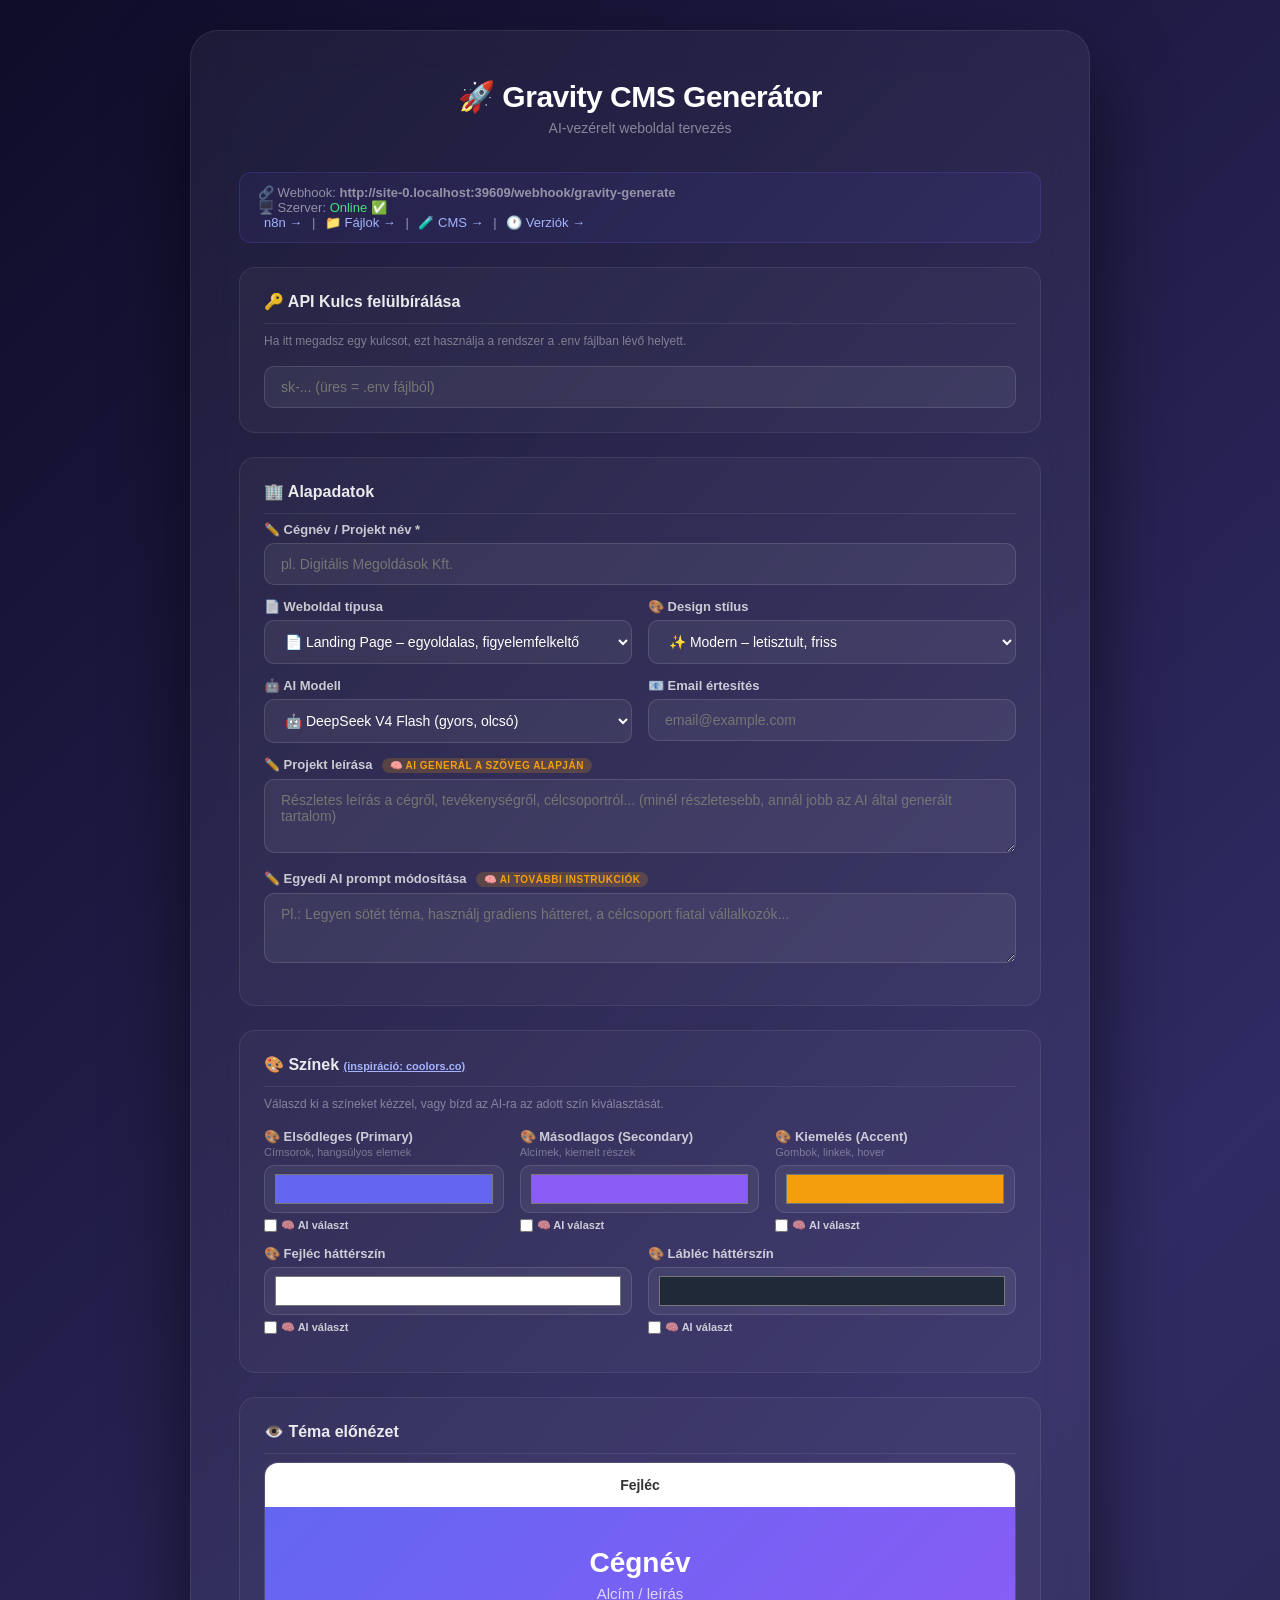
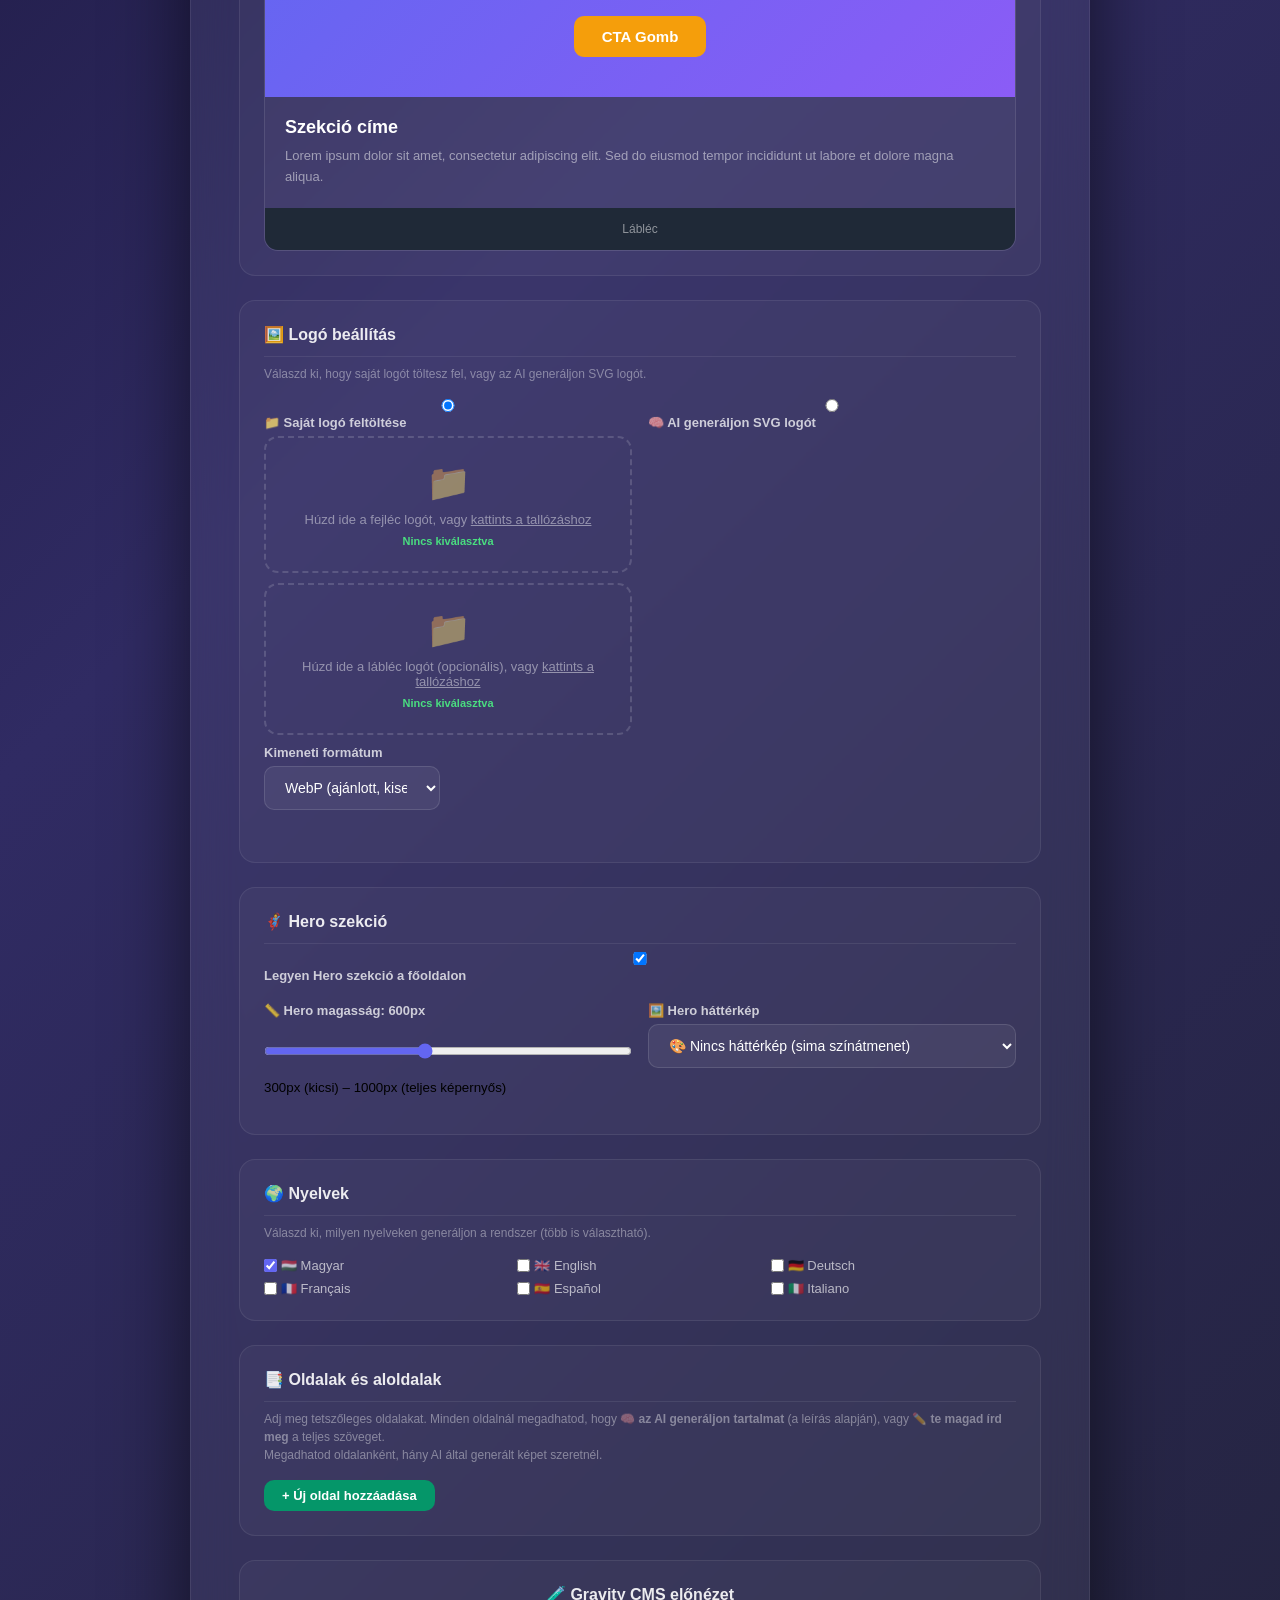
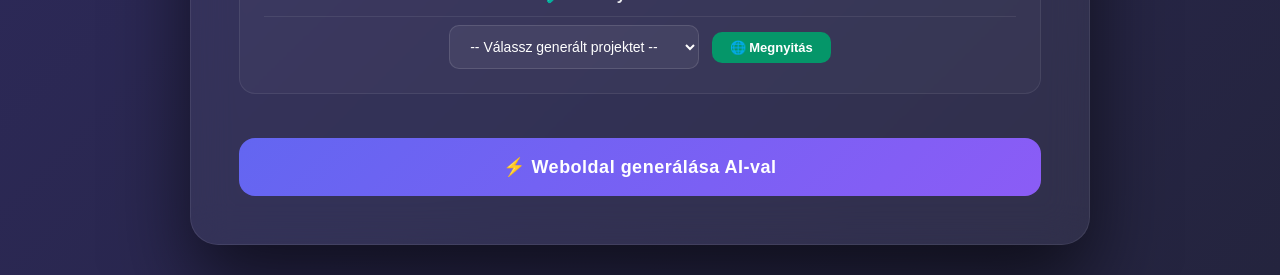
==== web/index.html @ a46e3330 "🔖 Release v1.0.0 Modified: .version, web/index.html, web/script.js, web/style.css" ====
<!DOCTYPE html>
<html lang="hu">
<head>
  <meta charset="UTF-8">
  <meta name="viewport" content="width=device-width, initial-scale=1.0">
  <title>n8n-gravity – Gravity CMS Weboldal Generátor v1.0</title>
  <link rel="stylesheet" href="style.css">
</head>
<body>
<div class="container">
  <h1>🚀 Gravity CMS Generátor</h1>
  <p class="subtitle">AI-vezérelt weboldal tervezés</p>

  <div class="info-box">
    🔗 Webhook: <strong id="webhookUrl">/webhook/gravity-generate</strong>
    <br>🖥️ Szerver: <span id="serverStatus">Ellenőrzés...</span><span id="statusDot"></span>
    <br>
    <a href="http://192.168.4.148:5678" target="_blank">n8n →</a> |
    <a href="/output/" target="_blank">📁 Fájlok →</a> |
    <a href="/gravity/" target="_blank">🧪 CMS →</a> |
    <a href="/output/versions/" target="_blank">🕐 Verziók →</a>
  </div>

  <form id="generatorForm">

    <!-- ====== API KULCS ====== -->
    <div class="section-box">
      <h3>🔑 API Kulcs felülbírálása</h3>
      <p class="section-desc">Ha itt megadsz egy kulcsot, ezt használja a rendszer a .env fájlban lévő helyett.</p>
      <input type="password" id="apiKeyOverride" placeholder="sk-... (üres = .env fájlból)">
    </div>

    <!-- ====== ALAPADATOK ====== -->
    <div class="section-box">
      <h3>🏢 Alapadatok</h3>
      <div class="form-row">
        <div class="form-group full">
          <label>✏️ Cégnév / Projekt név *</label>
          <input type="text" id="businessName" placeholder="pl. Digitális Megoldások Kft." required>
        </div>
      </div>
      <div class="form-row">
        <div class="form-group half">
          <label>📄 Weboldal típusa</label>
          <select id="projectType" onchange="updatePreview()">
            <option value="landing_page">📄 Landing Page – egyoldalas, figyelemfelkeltő</option>
            <option value="corporate">🏢 Céges weboldal – többoldalas, professzionális</option>
            <option value="blog">📝 Blog – cikkes, hírportál jellegű</option>
            <option value="portfolio">🖼️ Portfólió – munkák bemutatása</option>
            <option value="shop">🛒 Webshop – termékkatalógus, kosár</option>
            <option value="admin">⚙️ Admin felület – belső dashboard</option>
          </select>
        </div>
        <div class="form-group half">
          <label>🎨 Design stílus</label>
          <select id="designStyle" onchange="updatePreview()">
            <option value="modern">✨ Modern – letisztult, friss</option>
            <option value="minimal">🤍 Minimalista – egyszerű, elegáns</option>
            <option value="classic">🏛️ Klasszikus – hagyományos</option>
            <option value="bold">🔥 Feltűnő – erős színek</option>
            <option value="corporate">💼 Elegáns üzleti – visszafogott</option>
            <option value="creative">🎨 Kreatív – egyedi, művészi</option>
          </select>
        </div>
      </div>
      <div class="form-row">
        <div class="form-group half">
          <label>🤖 AI Modell</label>
          <select id="aiModel">
            <option value="deepseek-v4-flash">🤖 DeepSeek V4 Flash (gyors, olcsó)</option>
            <option value="deepseek-v4-pro">🧠 DeepSeek V4 Pro (alapos)</option>
            <option value="gpt-4o">🧠 OpenAI GPT-4o</option>
            <option value="claude-3-5-sonnet">📝 Claude 3.5 Sonnet</option>
          </select>
        </div>
        <div class="form-group half">
          <label>📧 Email értesítés</label>
          <input type="email" id="notifyEmail" placeholder="email@example.com">
        </div>
      </div>
      <div class="form-row">
        <div class="form-group full">
          <label>✏️ Projekt leírása <span class="ai-badge">🧠 AI generál a szöveg alapján</span></label>
          <textarea id="description" rows="3" placeholder="Részletes leírás a cégről, tevékenységről, célcsoportról... (minél részletesebb, annál jobb az AI által generált tartalom)"></textarea>
        </div>
      </div>
      <div class="form-row">
        <div class="form-group full">
          <label>✏️ Egyedi AI prompt módosítása <span class="ai-badge">🧠 AI további instrukciók</span></label>
          <textarea id="customPrompt" rows="2" placeholder="Pl.: Legyen sötét téma, használj gradiens hátteret, a célcsoport fiatal vállalkozók..."></textarea>
        </div>
      </div>
    </div>

    <!-- ====== SZÍNEK ====== -->
    <div class="section-box">
      <h3>🎨 Színek <a href="https://coolors.co" target="_blank" class="inspiration-link">(inspiráció: coolors.co)</a></h3>
      <p class="section-desc">Válaszd ki a színeket kézzel, vagy bízd az AI-ra az adott szín kiválasztását.</p>
      <div class="form-row">
        <div class="form-group third">
          <label>🎨 Elsődleges (Primary)<br><small>Címsorok, hangsúlyos elemek</small></label>
          <input type="color" id="primaryColor" value="#6366f1" onchange="updatePreview()">
          <div class="ai-toggle"><input type="checkbox" class="ai-check" data-target="primaryColor" id="ai_primary"><label for="ai_primary">🧠 AI választ</label></div>
        </div>
        <div class="form-group third">
          <label>🎨 Másodlagos (Secondary)<br><small>Alcímek, kiemelt részek</small></label>
          <input type="color" id="secondaryColor" value="#8b5cf6" onchange="updatePreview()">
          <div class="ai-toggle"><input type="checkbox" class="ai-check" data-target="secondaryColor" id="ai_secondary"><label for="ai_secondary">🧠 AI választ</label></div>
        </div>
        <div class="form-group third">
          <label>🎨 Kiemelés (Accent)<br><small>Gombok, linkek, hover</small></label>
          <input type="color" id="accentColor" value="#f59e0b" onchange="updatePreview()">
          <div class="ai-toggle"><input type="checkbox" class="ai-check" data-target="accentColor" id="ai_accent"><label for="ai_accent">🧠 AI választ</label></div>
        </div>
      </div>
      <div class="form-row">
        <div class="form-group half">
          <label>🎨 Fejléc háttérszín</label>
          <input type="color" id="headerBg" value="#ffffff" onchange="updatePreview()">
          <div class="ai-toggle"><input type="checkbox" class="ai-check" data-target="headerBg" id="ai_headerBg"><label for="ai_headerBg">🧠 AI választ</label></div>
        </div>
        <div class="form-group half">
          <label>🎨 Lábléc háttérszín</label>
          <input type="color" id="footerBg" value="#1f2937" onchange="updatePreview()">
          <div class="ai-toggle"><input type="checkbox" class="ai-check" data-target="footerBg" id="ai_footerBg"><label for="ai_footerBg">🧠 AI választ</label></div>
        </div>
      </div>
    </div>

    <!-- Téma előnézet -->
    <div class="section-box">
      <h3>👁️ Téma előnézet</h3>
      <div class="preview-card" id="themePreview">
        <div class="preview-header" id="previewHeader">Fejléc</div>
        <div class="preview-hero" id="previewHero">
          <div class="preview-hero-title">Cégnév</div>
          <div class="preview-hero-sub">Alcím / leírás</div>
          <button class="preview-btn">CTA Gomb</button>
        </div>
        <div class="preview-content">
          <div class="preview-section-title">Szekció címe</div>
          <div class="preview-text">Lorem ipsum dolor sit amet, consectetur adipiscing elit. Sed do eiusmod tempor incididunt ut labore et dolore magna aliqua.</div>
        </div>
        <div class="preview-footer" id="previewFooter">Lábléc</div>
      </div>
    </div>

    <!-- ====== LOGÓ ====== -->
    <div class="section-box">
      <h3>🖼️ Logó beállítás</h3>
      <p class="section-desc">Válaszd ki, hogy saját logót töltesz fel, vagy az AI generáljon SVG logót.</p>
      <div class="form-row">
        <div class="form-group half">
          <label><input type="radio" name="logoMode" id="logoModeUpload" value="upload" checked onchange="toggleLogoMode()"> 📁 Saját logó feltöltése</label>
          <div id="logoUploadGroup">
            <div class="drag-drop-zone" id="headerLogoDrop">
              <span class="drag-drop-icon">📁</span>
              <span>Húzd ide a fejléc logót, vagy <u>kattints a tallózáshoz</u></span>
              <input type="file" id="headerLogoFile" accept="image/*">
              <span class="file-name" id="headerLogoFileName">Nincs kiválasztva</span>
            </div>
            <div class="drag-drop-zone" id="footerLogoDrop">
              <span class="drag-drop-icon">📁</span>
              <span>Húzd ide a lábléc logót (opcionális), vagy <u>kattints a tallózáshoz</u></span>
              <input type="file" id="footerLogoFile" accept="image/*">
              <span class="file-name" id="footerLogoFileName">Nincs kiválasztva</span>
            </div>
            <div class="form-row" style="margin-top:8px;">
              <div class="form-group half">
                <label>Kimeneti formátum</label>
                <select id="logoFormat">
                  <option value="image/webp">WebP (ajánlott, kisebb fájl)</option>
                  <option value="image/jpeg">JPEG</option>
                  <option value="image/png">PNG</option>
                </select>
              </div>
            </div>
          </div>
        </div>
        <div class="form-group half">
          <label><input type="radio" name="logoMode" id="logoModeAi" value="ai" onchange="toggleLogoMode()"> 🧠 AI generáljon SVG logót</label>
          <div id="logoAiGroup" style="display:none;">
            <div class="form-group">
              <label>🧠 Logó prompt (írd le milyen logót szeretnél)</label>
              <textarea id="logoPrompt" rows="2" placeholder="Pl.: Modern tech logó, kék-fehér színben, minimalista stílus, a cég nevének kezdőbetűjével..."></textarea>
            </div>
          </div>
        </div>
      </div>
    </div>

    <!-- ====== HERO ====== -->
    <div class="section-box">
      <h3>🦸 Hero szekció</h3>
      <div class="form-row">
        <div class="form-group full">
          <label><input type="checkbox" id="heroEnabled" checked> Legyen Hero szekció a főoldalon</label>
        </div>
      </div>
      <div class="form-row">
        <div class="form-group half">
          <label>📏 Hero magasság: <span id="heroHeightValue">600</span>px</label>
          <input type="range" id="heroHeight" min="300" max="1000" value="600" step="50">
          <small>300px (kicsi) – 1000px (teljes képernyős)</small>
        </div>
        <div class="form-group half">
          <label>🖼️ Hero háttérkép</label>
          <select id="heroBgModeSelect" onchange="toggleHeroBgMode()">
            <option value="none">🎨 Nincs háttérkép (sima színátmenet)</option>
            <option value="ai">🧠 AI generáljon háttérképet</option>
            <option value="upload">📁 Saját kép feltöltése</option>
          </select>
        </div>
      </div>
      <div class="form-row" id="heroBgAiPromptGroup" style="display:none;">
        <div class="form-group half">
          <label>🧠 Háttérkép prompt</label>
          <textarea id="heroBgPrompt" rows="2" placeholder="Pl.: Modern irodaház belső tér, világos színekkel..."></textarea>
        </div>
        <div class="form-group half">
          <label>🔢 Hány háttérképet generáljon?</label>
          <input type="number" id="heroBgCount" value="1" min="1" max="5">
        </div>
      </div>
      <div class="form-row" id="heroBgUploadGroup" style="display:none;">
        <div class="form-group full">
          <div class="drag-drop-zone" id="heroBgDrop">
            <span class="drag-drop-icon">🖼️</span>
            <span>Húzd ide a hero háttérképet, vagy <u>kattints a tallózáshoz</u></span>
            <input type="file" id="heroBgFile" accept="image/*">
            <span class="file-name" id="heroBgFileName">Nincs kiválasztva</span>
          </div>
        </div>
      </div>
    </div>

    <!-- ====== NYELVEK ====== -->
    <div class="section-box">
      <h3>🌍 Nyelvek</h3>
      <p class="section-desc">Válaszd ki, milyen nyelveken generáljon a rendszer (több is választható).</p>
      <div class="lang-grid">
        <label><input type="checkbox" class="lang-opt" value="hu" checked> 🇭🇺 Magyar</label>
        <label><input type="checkbox" class="lang-opt" value="en"> 🇬🇧 English</label>
        <label><input type="checkbox" class="lang-opt" value="de"> 🇩🇪 Deutsch</label>
        <label><input type="checkbox" class="lang-opt" value="fr"> 🇫🇷 Français</label>
        <label><input type="checkbox" class="lang-opt" value="es"> 🇪🇸 Español</label>
        <label><input type="checkbox" class="lang-opt" value="it"> 🇮🇹 Italiano</label>
      </div>
    </div>

    <!-- ====== OLDALAK ====== -->
    <div class="section-box">
      <h3>📑 Oldalak és aloldalak</h3>
      <p class="section-desc">
        Adj meg tetszőleges oldalakat. Minden oldalnál megadhatod, hogy
        <strong>🧠 az AI generáljon tartalmat</strong> (a leírás alapján),
        vagy <strong>✏️ te magad írd meg</strong> a teljes szöveget.
        <br>Megadhatod oldalanként, hány AI által generált képet szeretnél.
      </p>
      <div id="pagesContainer"></div>
      <button type="button" class="btn btn-add" id="addPageBtn">+ Új oldal hozzáadása</button>
    </div>

    <!-- ====== GRAVITY CMS ELŐNÉZET ====== -->
    <div class="section-box" style="text-align:center;">
      <h3>🧪 Gravity CMS előnézet</h3>
      <select id="projectSelector" style="width:auto;min-width:250px;">
        <option value="">-- Válassz generált projektet --</option>
      </select>
      <a href="#" id="openGravityBtn" class="btn btn-add" style="text-decoration:none;display:inline-block;margin-left:8px;" target="_blank">🌐 Megnyitás</a>
    </div>

    <!-- ====== PROGRESS + LOG ====== -->
    <div class="progress-container" id="progressContainer">
      <div class="progress-bar"><div class="progress-fill" id="progressFill"></div></div>
      <div class="step-list">
        <div class="step" data-step="0"><span class="step-icon">⏳</span> Bemenet + optimalizálás</div>
        <div class="step" data-step="1"><span class="step-icon">⏳</span> AI generálás</div>
        <div class="step" data-step="2"><span class="step-icon">⏳</span> CMS deploy</div>
        <div class="step" data-step="3"><span class="step-icon">⏳</span> Kész</div>
      </div>
    </div>
    <a class="download-btn" id="downloadBtn" href="#" target="_blank">⬇️ Fájl letöltése</a>
    <button type="submit" id="submitBtn">⚡ Weboldal generálása AI-val</button>
  </form>

  <!-- Válasz megjelenítése -->
  <div id="response"><pre id="responseContent"></pre></div>

  <!-- Napló panel -->
  <div id="logPanel" style="margin-top:30px;display:none;">
    <h3>📋 Generálási napló</h3>
    <div id="logEntries" style="max-height:300px;overflow-y:auto;background:rgba(0,0,0,0.3);border-radius:8px;padding:10px;font-size:12px;color:rgba(255,255,255,0.7);margin-bottom:10px;">Betöltés...</div>
    <button type="button" id="clearLogsBtn" class="btn btn-del" style="margin-right:8px;">🗑️ Napló törlése</button>
    <button type="button" id="refreshLogsBtn" class="btn btn-sm">🔄 Frissítés</button>
  </div>
</div>
<script src="script.js"></script>
</body>
</html>
---- web/style.css ----
/* ================================================================
   n8n-gravity – Desktop-optimalizált CSS (v1.0)
   ================================================================ */

* { margin: 0; padding: 0; box-sizing: border-box; }

body {
  font-family: -apple-system, BlinkMacSystemFont, 'Segoe UI', Roboto, sans-serif;
  background: linear-gradient(135deg, #0f0c29, #302b63, #24243e);
  min-height: 100vh;
  display: flex; align-items: center; justify-content: center;
  padding: 30px;
}

.container {
  background: rgba(255,255,255,0.05);
  backdrop-filter: blur(20px);
  border: 1px solid rgba(255,255,255,0.08);
  border-radius: 28px;
  padding: 48px;
  max-width: 900px;
  width: 100%;
  box-shadow: 0 40px 80px rgba(0,0,0,0.6);
}

h1 {
  color: #fff;
  font-size: 30px;
  text-align: center;
  margin-bottom: 6px;
  letter-spacing: -0.5px;
}

.subtitle {
  color: rgba(255,255,255,0.45);
  text-align: center;
  font-size: 14px;
  margin-bottom: 36px;
}

/* ---- Szekció dobozok ---- */
.section-box {
  background: rgba(255,255,255,0.03);
  border: 1px solid rgba(255,255,255,0.08);
  border-radius: 16px;
  padding: 24px;
  margin-bottom: 24px;
}

.section-box h3 {
  color: rgba(255,255,255,0.9);
  font-size: 16px;
  margin: 0 0 8px 0;
  padding-bottom: 12px;
  border-bottom: 1px solid rgba(255,255,255,0.08);
}

.section-desc {
  color: rgba(255,255,255,0.4);
  font-size: 12px;
  margin-bottom: 16px;
  line-height: 1.5;
}

/* ---- Űrlap elemek ---- */
.form-row {
  display: flex;
  gap: 16px;
  margin-bottom: 14px;
  flex-wrap: wrap;
}

.form-group { flex: 1; min-width: 0; }
.form-group.full { flex: 1 1 100%; }
.form-group.half { flex: 0 0 calc(50% - 8px); }
.form-group.third { flex: 0 0 calc(33.333% - 11px); }

.form-group label {
  display: block;
  color: rgba(255,255,255,0.75);
  font-size: 13px;
  font-weight: 600;
  margin-bottom: 6px;
}

.form-group label small {
  font-weight: 400;
  color: rgba(255,255,255,0.35);
  font-size: 11px;
}

input, select, textarea {
  width: 100%;
  padding: 12px 16px;
  border: 1px solid rgba(255,255,255,0.12);
  border-radius: 10px;
  background: rgba(255,255,255,0.06);
  color: #fff;
  font-size: 14px;
  font-family: inherit;
  transition: all 0.2s;
  outline: none;
}

input:focus, select:focus, textarea:focus {
  border-color: #6366f1;
  background: rgba(255,255,255,0.1);
  box-shadow: 0 0 0 3px rgba(99,102,241,0.15);
}

textarea { resize: vertical; min-height: 70px; }
select { cursor: pointer; }
select option { background: #1a1640; color: #fff; }

input[type="color"] {
  width: 100%; height: 48px; padding: 4px 8px; cursor: pointer;
  border: 1px solid rgba(255,255,255,0.12); border-radius: 10px; background: rgba(255,255,255,0.06);
}
input[type="color"]:disabled { opacity: 0.3; cursor: not-allowed; }
input[type="range"] { width: 100%; margin: 6px 0; accent-color: #6366f1; }
input[type="number"] { width: 100%; padding: 12px; }

/* AI/manuális badgek */
.ai-badge {
  display: inline-block;
  background: rgba(245,158,11,0.2);
  color: #f59e0b;
  font-size: 10px;
  font-weight: 700;
  padding: 2px 8px;
  border-radius: 10px;
  margin-left: 6px;
  vertical-align: middle;
  text-transform: uppercase;
  letter-spacing: 0.5px;
}

.ai-toggle {
  display: flex; align-items: center; gap: 4px;
  margin-top: 6px; font-size: 11px; color: rgba(245,158,11,0.8);
}
.ai-toggle input { width: auto; accent-color: #f59e0b; }
.ai-toggle label { margin-bottom: 0; font-size: 11px; cursor: pointer; }

/* ---- Drag & Drop zónák ---- */
.drag-drop-zone {
  border: 2px dashed rgba(255,255,255,0.15);
  border-radius: 14px;
  padding: 24px;
  text-align: center;
  color: rgba(255,255,255,0.45);
  font-size: 13px;
  cursor: pointer;
  transition: all 0.25s;
  position: relative;
  margin-bottom: 10px;
}

.drag-drop-zone:hover, .drag-drop-zone.drag-over {
  border-color: #6366f1;
  background: rgba(99,102,241,0.08);
  color: #a5b4fc;
}

.drag-drop-zone input[type="file"] {
  position: absolute;
  top: 0; left: 0; width: 100%; height: 100%;
  opacity: 0; cursor: pointer;
}

.drag-drop-icon {
  display: block;
  font-size: 36px;
  margin-bottom: 8px;
}

.drag-drop-zone .file-name {
  display: block;
  margin-top: 8px;
  color: #4ade80;
  font-size: 11px;
  font-weight: 600;
}

/* ---- Preview card ---- */
.preview-card {
  background: rgba(255,255,255,0.03);
  border: 1px solid rgba(255,255,255,0.1);
  border-radius: 14px;
  overflow: hidden;
  transition: all 0.3s;
}

.preview-header {
  padding: 14px 20px; font-size: 14px; font-weight: 700;
  text-align: center; transition: background 0.3s;
  background: #fff; color: #333;
}

.preview-hero {
  padding: 40px 20px; text-align: center;
  background: linear-gradient(135deg, #6366f1, #8b5cf6);
  transition: background 0.3s;
}

.preview-hero-title { font-size: 28px; font-weight: 800; color: #fff; margin-bottom: 6px; }
.preview-hero-sub { font-size: 15px; color: rgba(255,255,255,0.75); margin-bottom: 14px; }

.preview-btn {
  padding: 12px 28px; background: #f59e0b; color: #fff; border: none;
  border-radius: 10px; font-size: 15px; font-weight: 700; cursor: pointer;
  transition: background 0.2s;
}

.preview-content { padding: 20px; }
.preview-section-title { font-size: 18px; font-weight: 700; color: #fff; margin-bottom: 8px; }
.preview-text { font-size: 13px; color: rgba(255,255,255,0.5); line-height: 1.6; }

.preview-footer {
  background: #1f2937; color: rgba(255,255,255,0.5);
  padding: 14px 20px; font-size: 12px; text-align: center;
}

/* ---- Nyelvek grid ---- */
.lang-grid {
  display: grid;
  grid-template-columns: 1fr 1fr 1fr;
  gap: 8px;
}

.lang-grid label {
  color: rgba(255,255,255,0.65);
  font-size: 13px; font-weight: 400;
  cursor: pointer;
  display: flex; align-items: center; gap: 4px;
}

.lang-grid input[type="checkbox"] { width: auto; accent-color: #6366f1; }

/* ---- Oldalak ---- */
.page-entry {
  background: rgba(255,255,255,0.03);
  border: 1px solid rgba(255,255,255,0.08);
  border-radius: 12px;
  padding: 16px;
  margin-bottom: 12px;
}

.page-header {
  display: flex; align-items: center; gap: 8px; margin-bottom: 10px;
}

.page-header input { flex: 1; }

.page-content-mode {
  display: flex; gap: 8px; margin-bottom: 8px;
}

.page-content-mode label {
  font-size: 12px; color: rgba(255,255,255,0.5); cursor: pointer;
  display: flex; align-items: center; gap: 4px;
}

.page-content-mode input[type="radio"] { width: auto; accent-color: #6366f1; }

.subpage-entry {
  display: flex; align-items: center; gap: 6px;
  margin-left: 20px; margin-bottom: 6px;
}

.subpage-entry input { flex: 1; font-size: 12px; padding: 8px 10px; }

/* ---- Gombok ---- */
.btn {
  padding: 8px 18px; border: none; border-radius: 10px;
  cursor: pointer; font-size: 13px; font-weight: 600;
  transition: all 0.2s;
}

.btn-add { background: #059669; color: #fff; }
.btn-add:hover { background: #047857; }

.btn-del { background: #dc2626; color: #fff; }
.btn-del:hover { background: #b91c1c; }

.btn-sm {
  background: rgba(99,102,241,0.2); color: #a5b4fc;
  padding: 6px 14px; font-size: 12px;
}

.btn-sm:hover { background: rgba(99,102,241,0.35); }

/* ---- Submit gomb ---- */
button[type="submit"] {
  width: 100%;
  padding: 18px;
  background: linear-gradient(135deg, #6366f1, #8b5cf6);
  color: #fff; border: none;
  border-radius: 16px;
  font-size: 18px; font-weight: 700;
  cursor: pointer; letter-spacing: 0.5px;
  transition: all 0.3s;
  margin-top: 20px;
}

button[type="submit"]:hover {
  transform: translateY(-2px);
  box-shadow: 0 12px 40px rgba(99,102,241,0.45);
}

button[type="submit"]:disabled {
  opacity: 0.5; cursor: not-allowed;
  transform: none; box-shadow: none;
}

/* ---- Progress ---- */
.progress-container { margin-top: 20px; display: none; }
.progress-bar {
  width: 100%; height: 8px;
  background: rgba(255,255,255,0.06);
  border-radius: 10px; overflow: hidden;
}
.progress-fill {
  height: 100%; width: 0%;
  background: linear-gradient(90deg, #6366f1, #8b5cf6, #a78bfa);
  border-radius: 10px;
  transition: width 0.8s ease;
}
.progress-fill.indeterminate {
  width: 30%;
  animation: indeterminate 1.5s ease-in-out infinite;
}
@keyframes indeterminate {
  0% { transform: translateX(-100%); }
  100% { transform: translateX(400%); }
}

.step-list { margin-top: 10px; font-size: 12px; color: rgba(255,255,255,0.4); }
.step { padding: 3px 0; transition: color 0.3s; }
.step.active { color: #a5b4fc; }
.step.done { color: #4ade80; }
.step.error { color: #f87171; }
.step .step-icon { display: inline-block; width: 16px; margin-right: 4px; text-align: center; }

/* ---- Response + Download ---- */
#response {
  margin-top: 20px; padding: 16px;
  background: rgba(0,0,0,0.3);
  border-radius: 14px;
  max-height: 400px; overflow-y: auto;
  display: none;
}
#response pre {
  color: #a5b4fc; font-size: 12px;
  white-space: pre-wrap; word-break: break-all;
  font-family: 'SF Mono', 'Fira Code', 'Consolas', monospace;
  line-height: 1.6;
}
.status-ok { color: #4ade80 !important; }
.status-error { color: #f87171 !important; }

.download-btn {
  display: none;
  width: 100%; padding: 14px; margin-top: 12px;
  background: #059669; color: #fff; border: none;
  border-radius: 12px; font-size: 15px; font-weight: 700;
  cursor: pointer; text-align: center;
  transition: all 0.2s; text-decoration: none;
}
.download-btn:hover { background: #047857; }

/* ---- Spinner ---- */
.spinner {
  display: inline-block; width: 16px; height: 16px;
  border: 2px solid rgba(255,255,255,0.3);
  border-top-color: #fff;
  border-radius: 50%;
  animation: spin 0.6s linear infinite;
  margin-right: 8px; vertical-align: middle;
}
@keyframes spin { to { transform: rotate(360deg); } }

/* ---- Info box + links ---- */
.info-box {
  background: rgba(99,102,241,0.08);
  border: 1px solid rgba(99,102,241,0.2);
  border-radius: 12px;
  padding: 12px 18px;
  margin-bottom: 24px;
  font-size: 13px;
  color: rgba(255,255,255,0.5);
}

.info-box a {
  color: #a5b4fc;
  text-decoration: none;
  margin: 0 6px;
}

.info-box a:hover { color: #c4b5fd; }

.inspiration-link {
  color: #a5b4fc;
  text-decoration: underline;
  font-size: 11px;
}
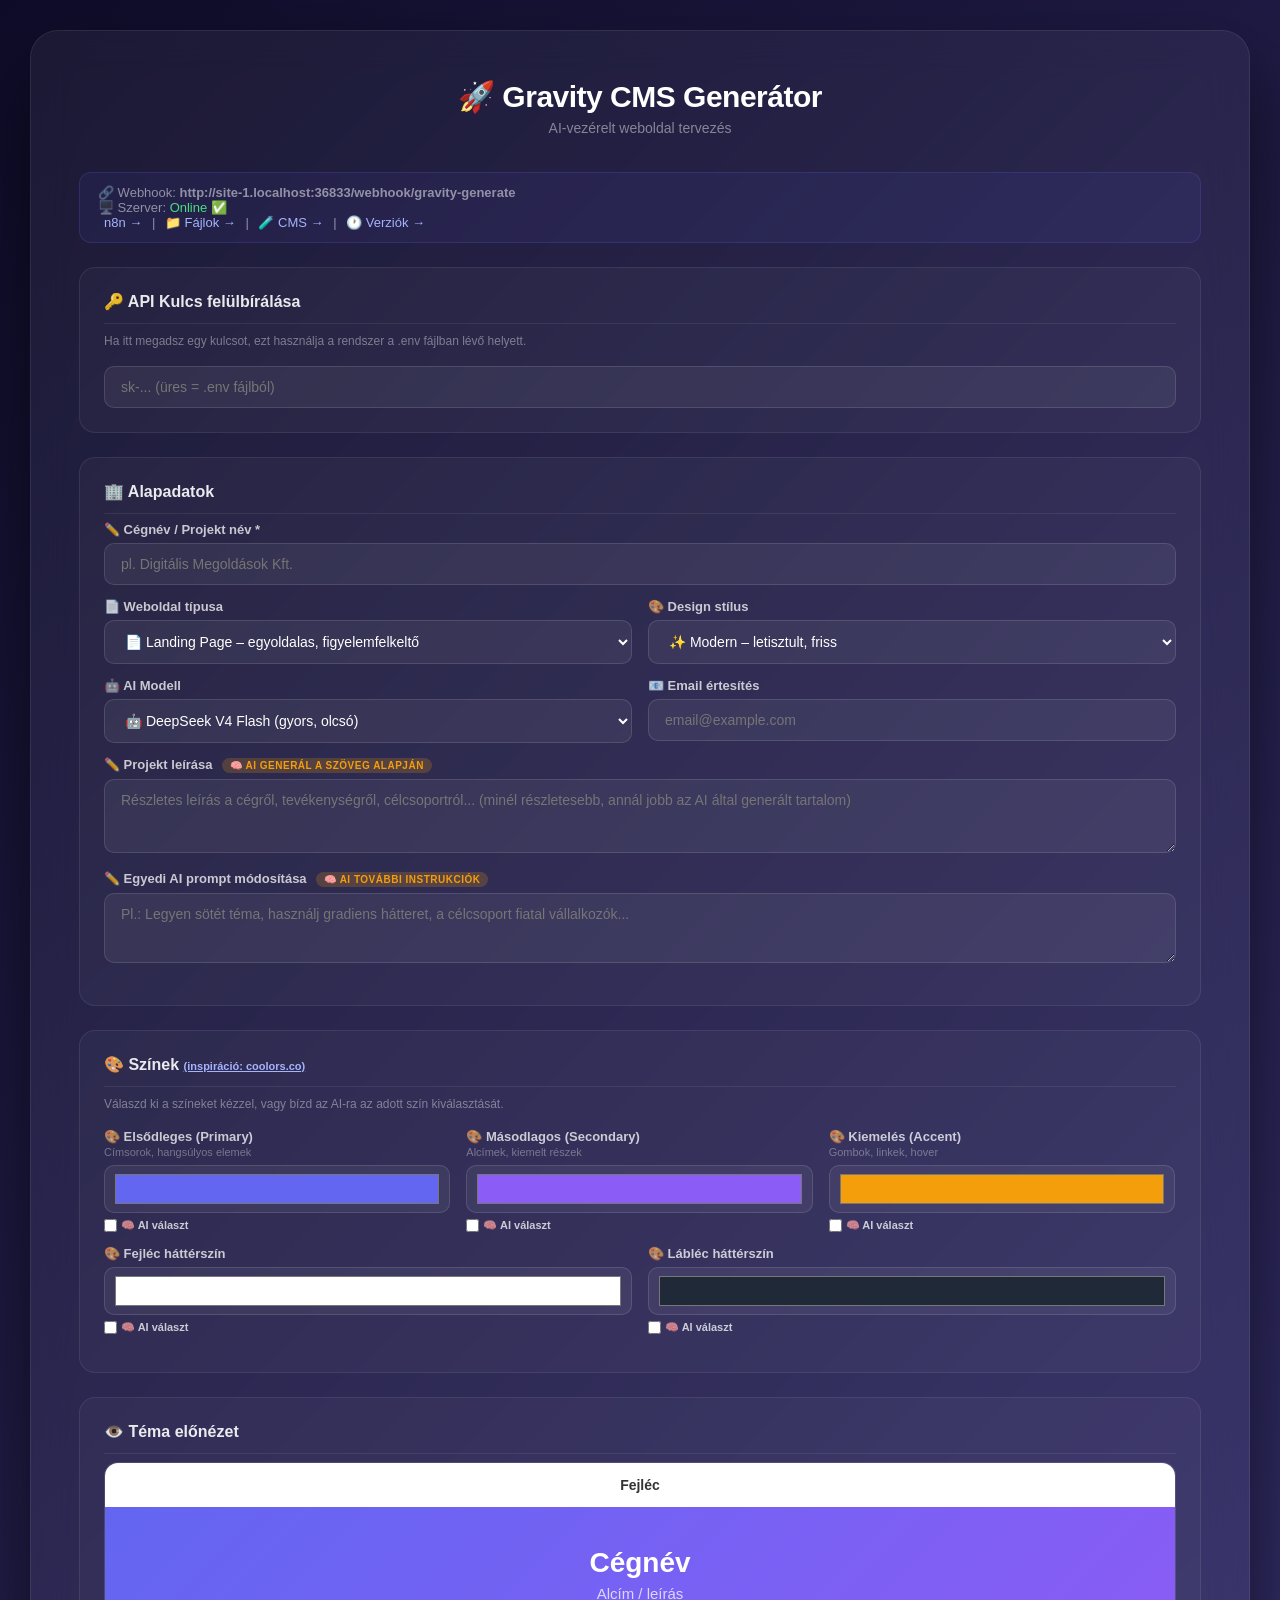
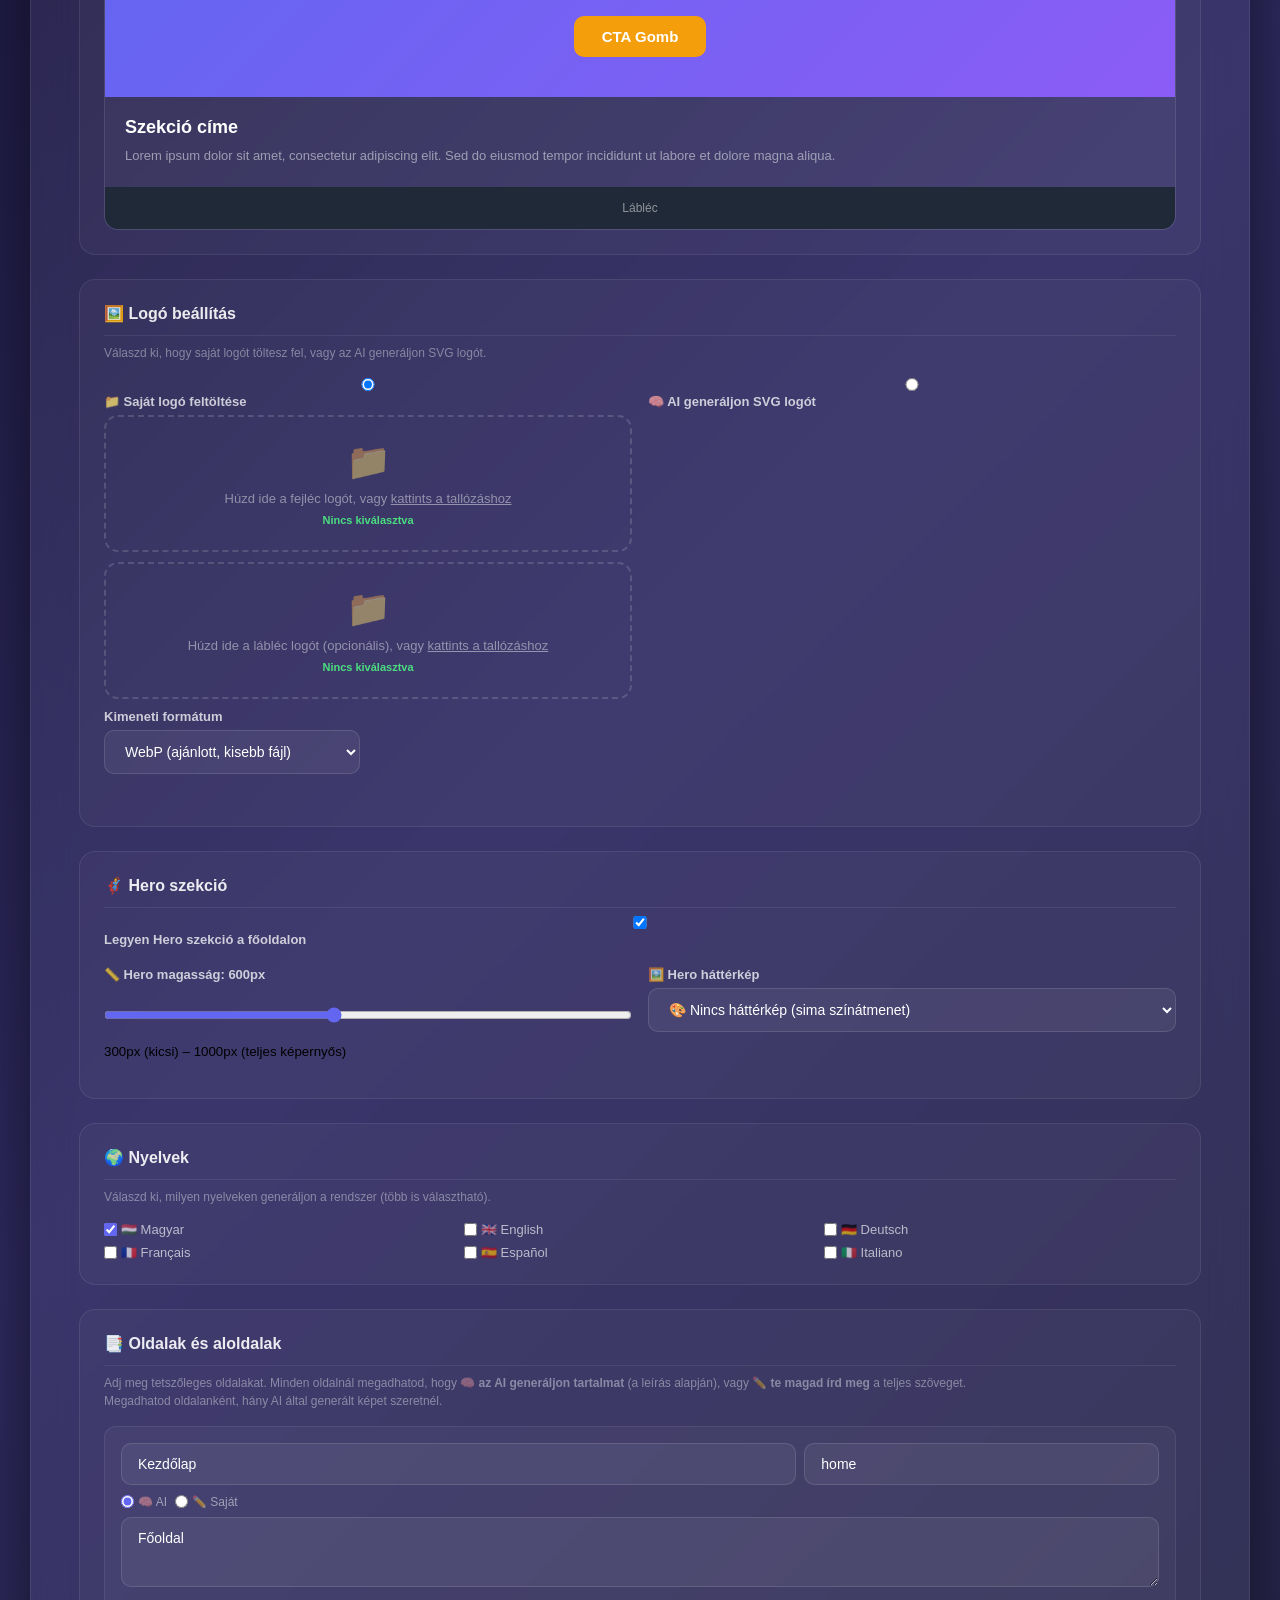
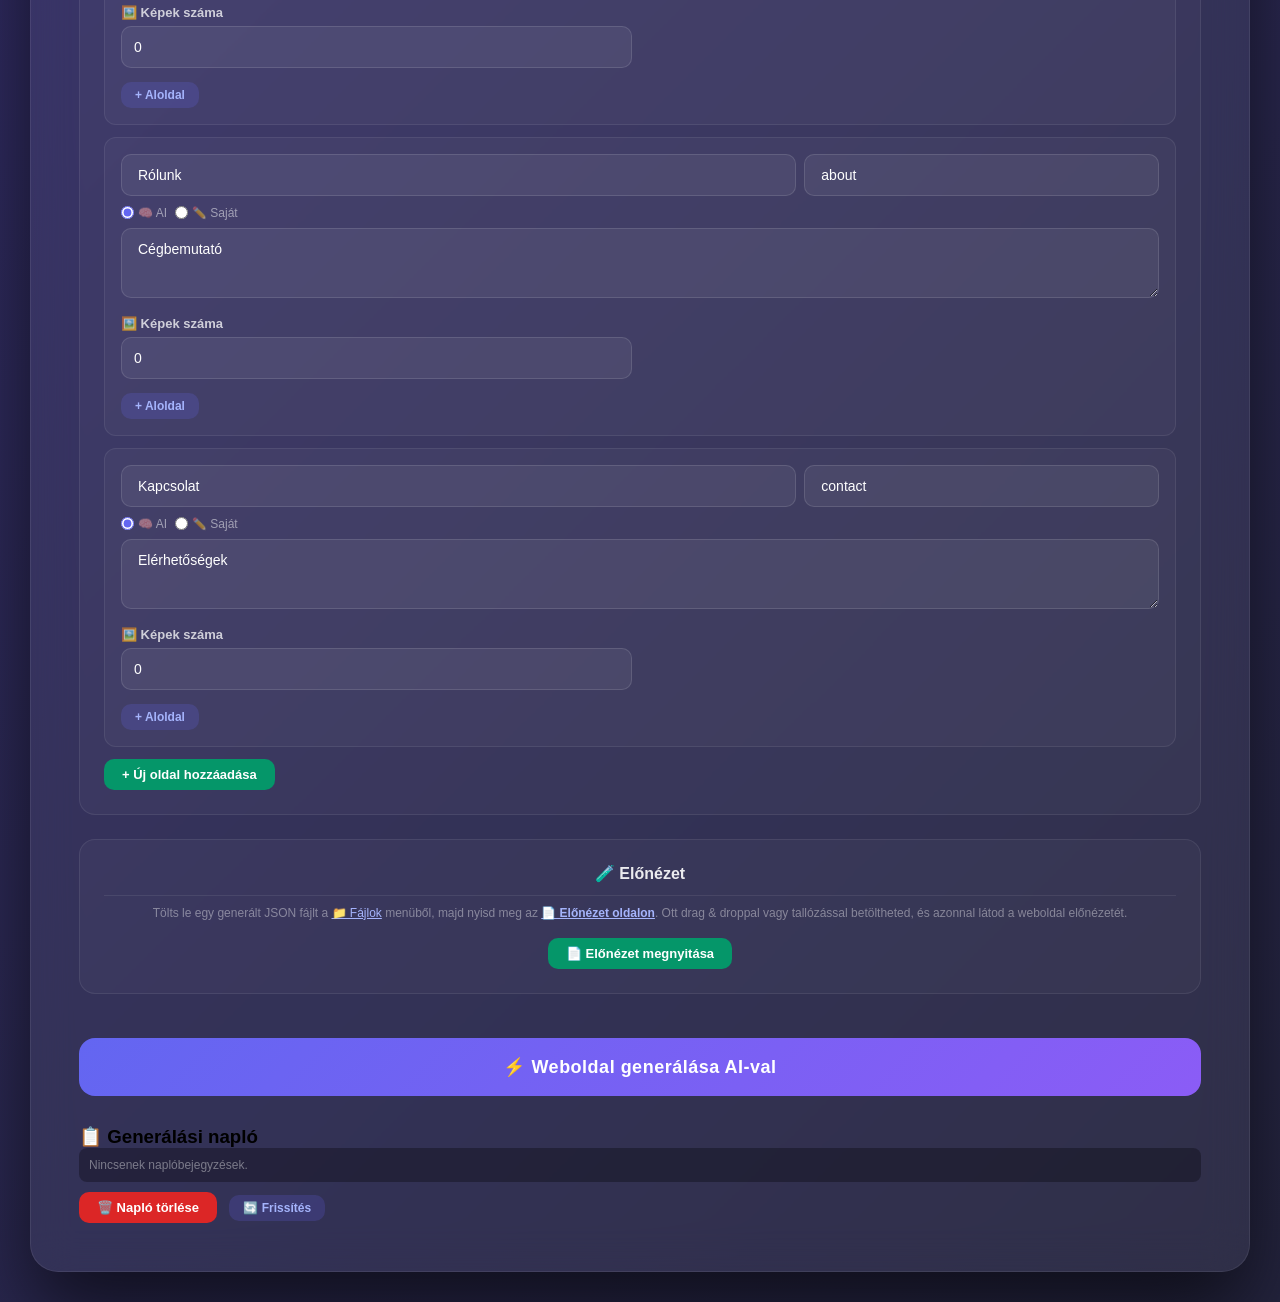
==== commit def2bab8: "🔖 Release v1.0.6 Added: web/preview.html Modified: .version, web/index.html" ====
--- a/web/index.html
+++ b/web/index.html
@@ -263,11 +263,14 @@
 
     <!-- ====== GRAVITY CMS ELŐNÉZET ====== -->
     <div class="section-box" style="text-align:center;">
-      <h3>🧪 Gravity CMS előnézet</h3>
-      <select id="projectSelector" style="width:auto;min-width:250px;">
-        <option value="">-- Válassz generált projektet --</option>
-      </select>
-      <a href="#" id="openGravityBtn" class="btn btn-add" style="text-decoration:none;display:inline-block;margin-left:8px;" target="_blank">🌐 Megnyitás</a>
+      <h3>🧪 Előnézet</h3>
+      <p class="section-desc">
+        Tölts le egy generált JSON fájlt a
+        <a href="/output/" target="_blank" style="color:#a5b4fc;">📁 Fájlok</a> menüből,
+        majd nyisd meg az <a href="preview.html" style="color:#a5b4fc;font-weight:700;">📄 Előnézet oldalon</a>.
+        Ott drag & droppal vagy tallózással betöltheted, és azonnal látod a weboldal előnézetét.
+      </p>
+      <a href="preview.html" class="btn btn-add" style="text-decoration:none;display:inline-block;">📄 Előnézet megnyitása</a>
     </div>
 
     <!-- ====== PROGRESS + LOG ====== -->
--- a/web/style.css
+++ b/web/style.css
@@ -18,7 +18,7 @@
   border: 1px solid rgba(255,255,255,0.08);
   border-radius: 28px;
   padding: 48px;
-  max-width: 900px;
+  max-width: 1220px;
   width: 100%;
   box-shadow: 0 40px 80px rgba(0,0,0,0.6);
 }
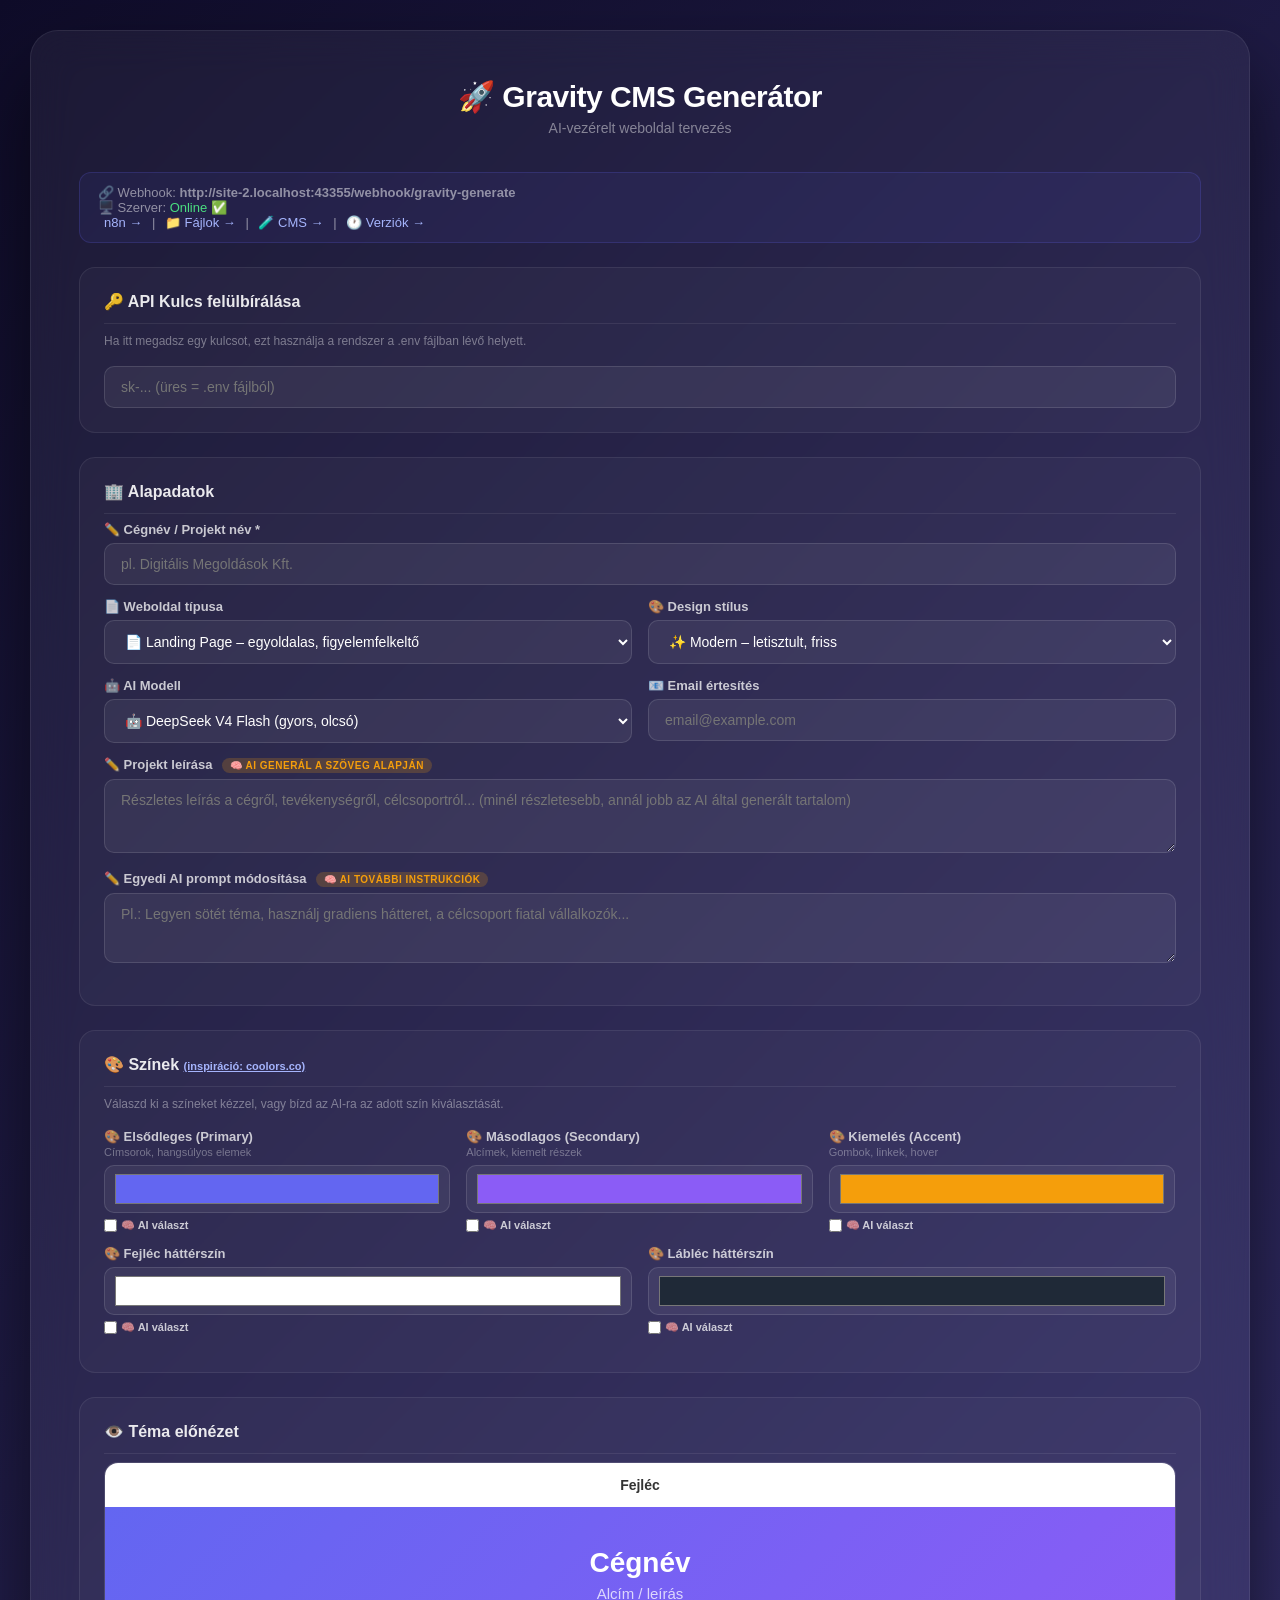
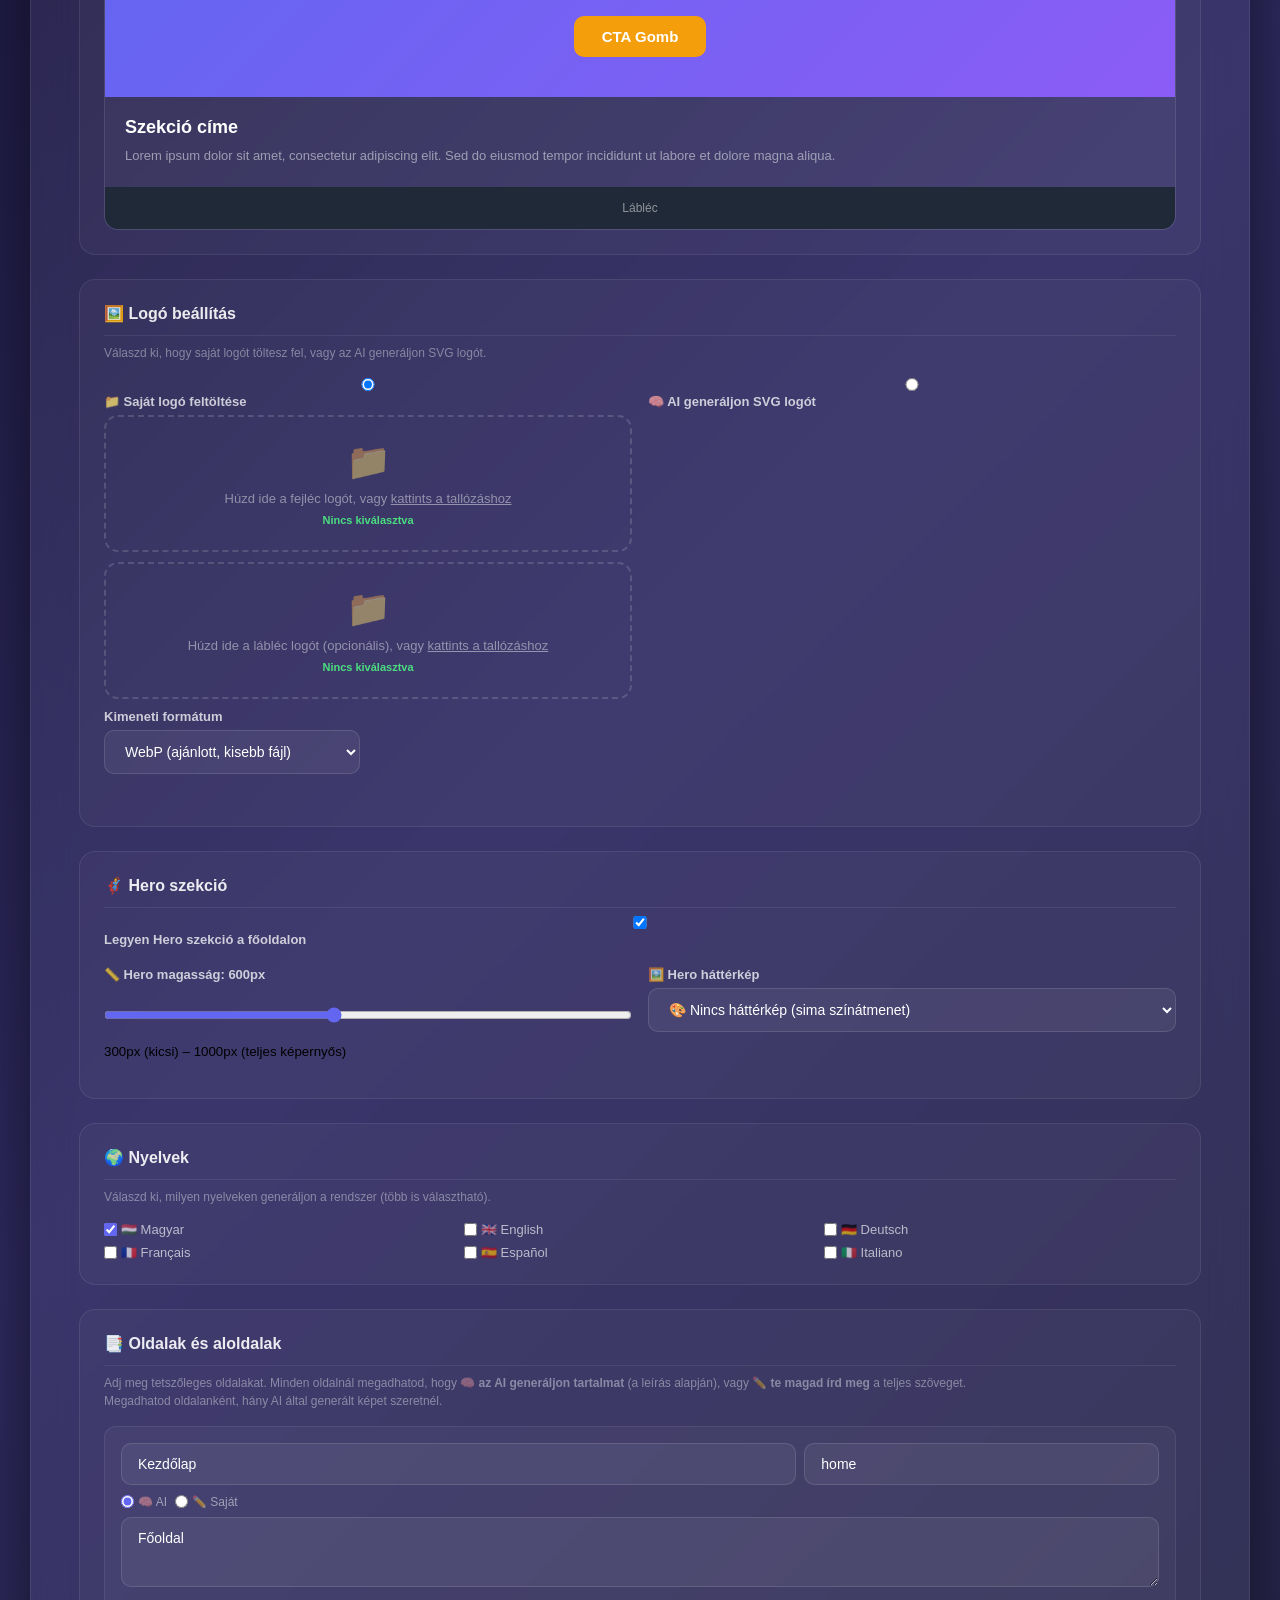
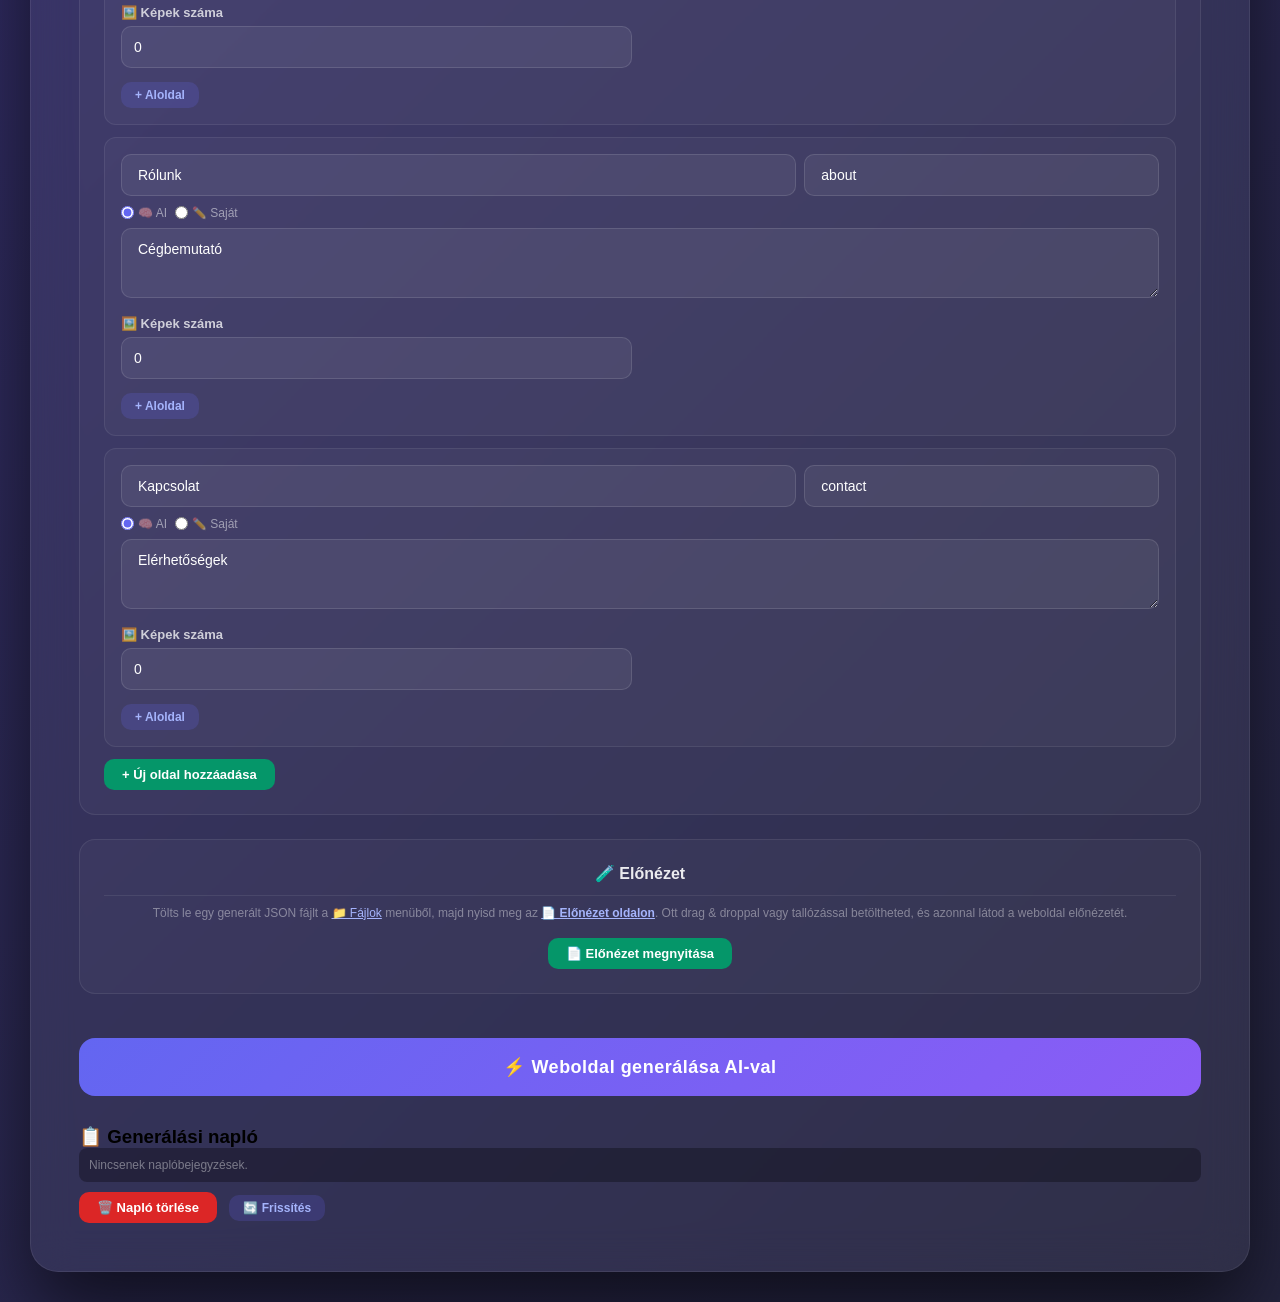
==== commit b6f8ad91: "🔖 Release v1.0.9 Modified: .version, docker-compose.yml, web/index.html" ====
--- a/web/index.html
+++ b/web/index.html
@@ -298,6 +298,6 @@
     <button type="button" id="refreshLogsBtn" class="btn btn-sm">🔄 Frissítés</button>
   </div>
 </div>
-<script src="script.js"></script>
+<script src="script.js?v=1.0.8"></script>
 </body>
 </html>
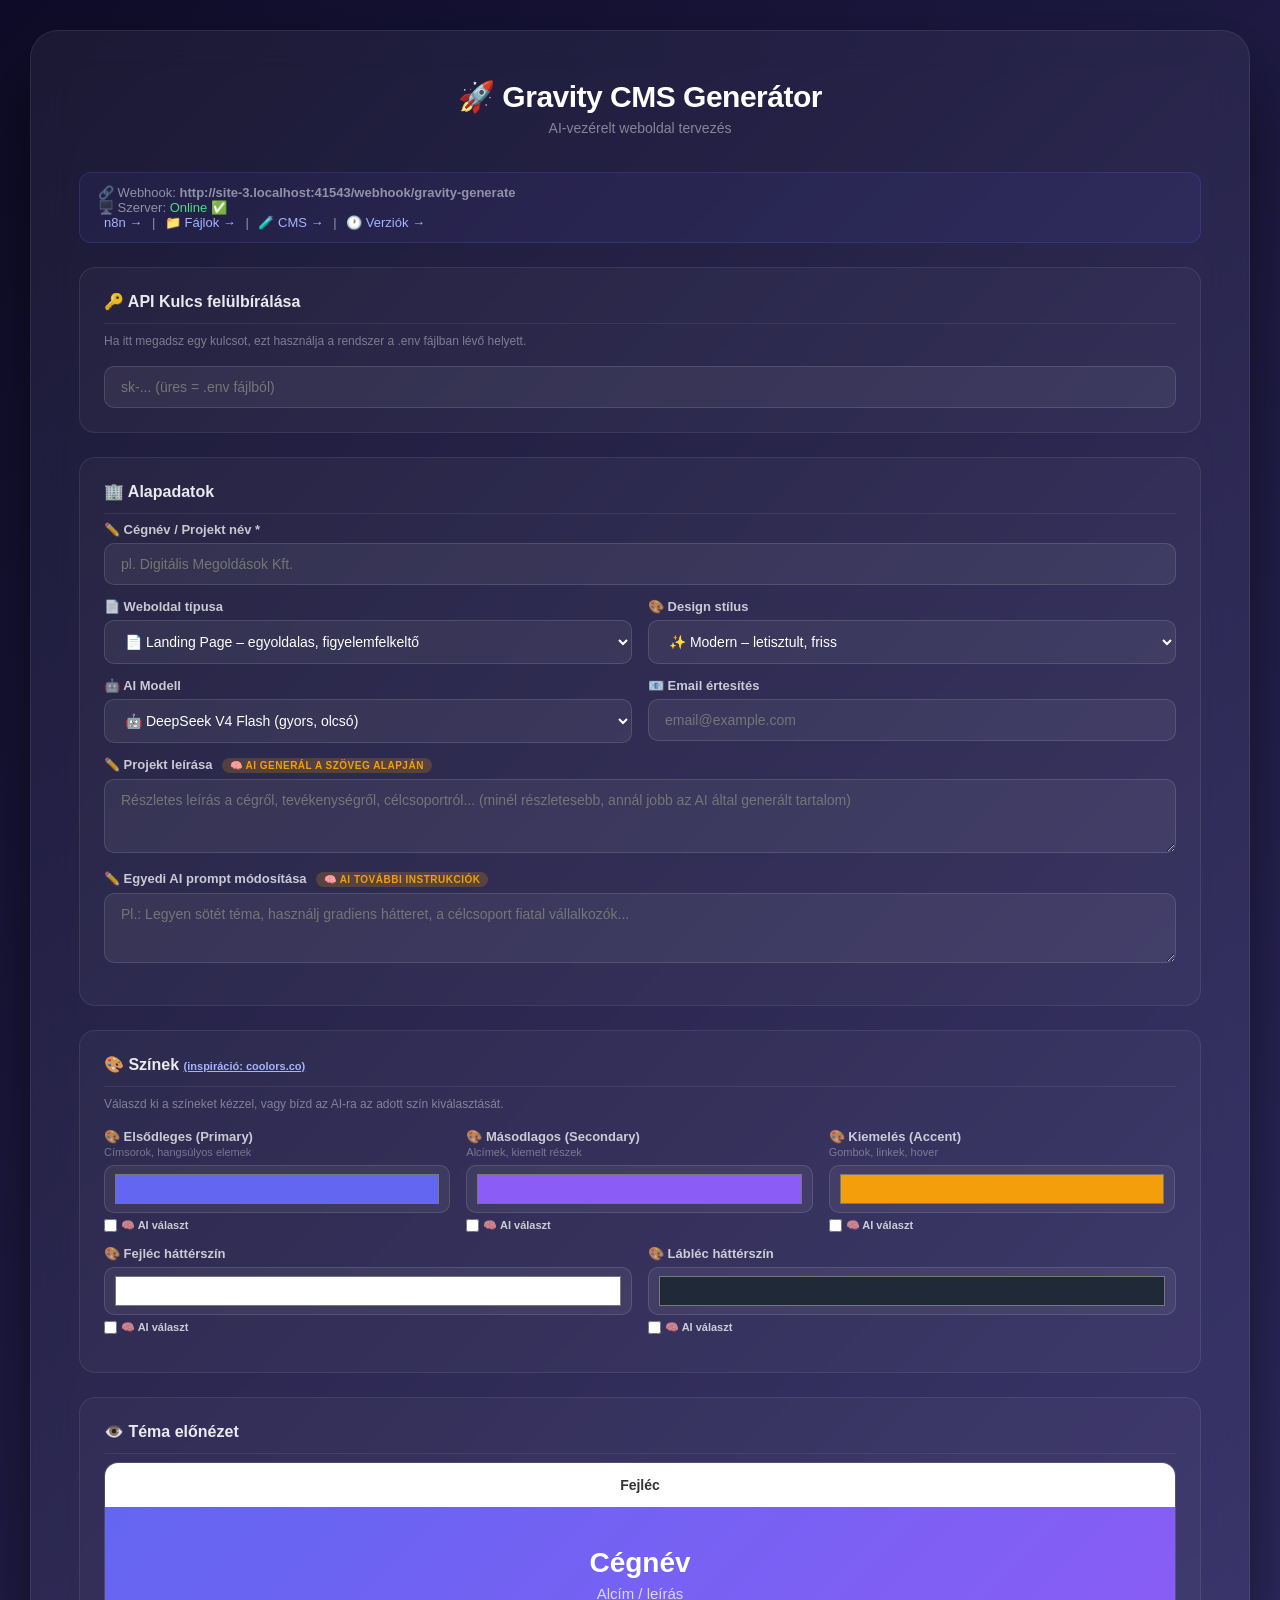
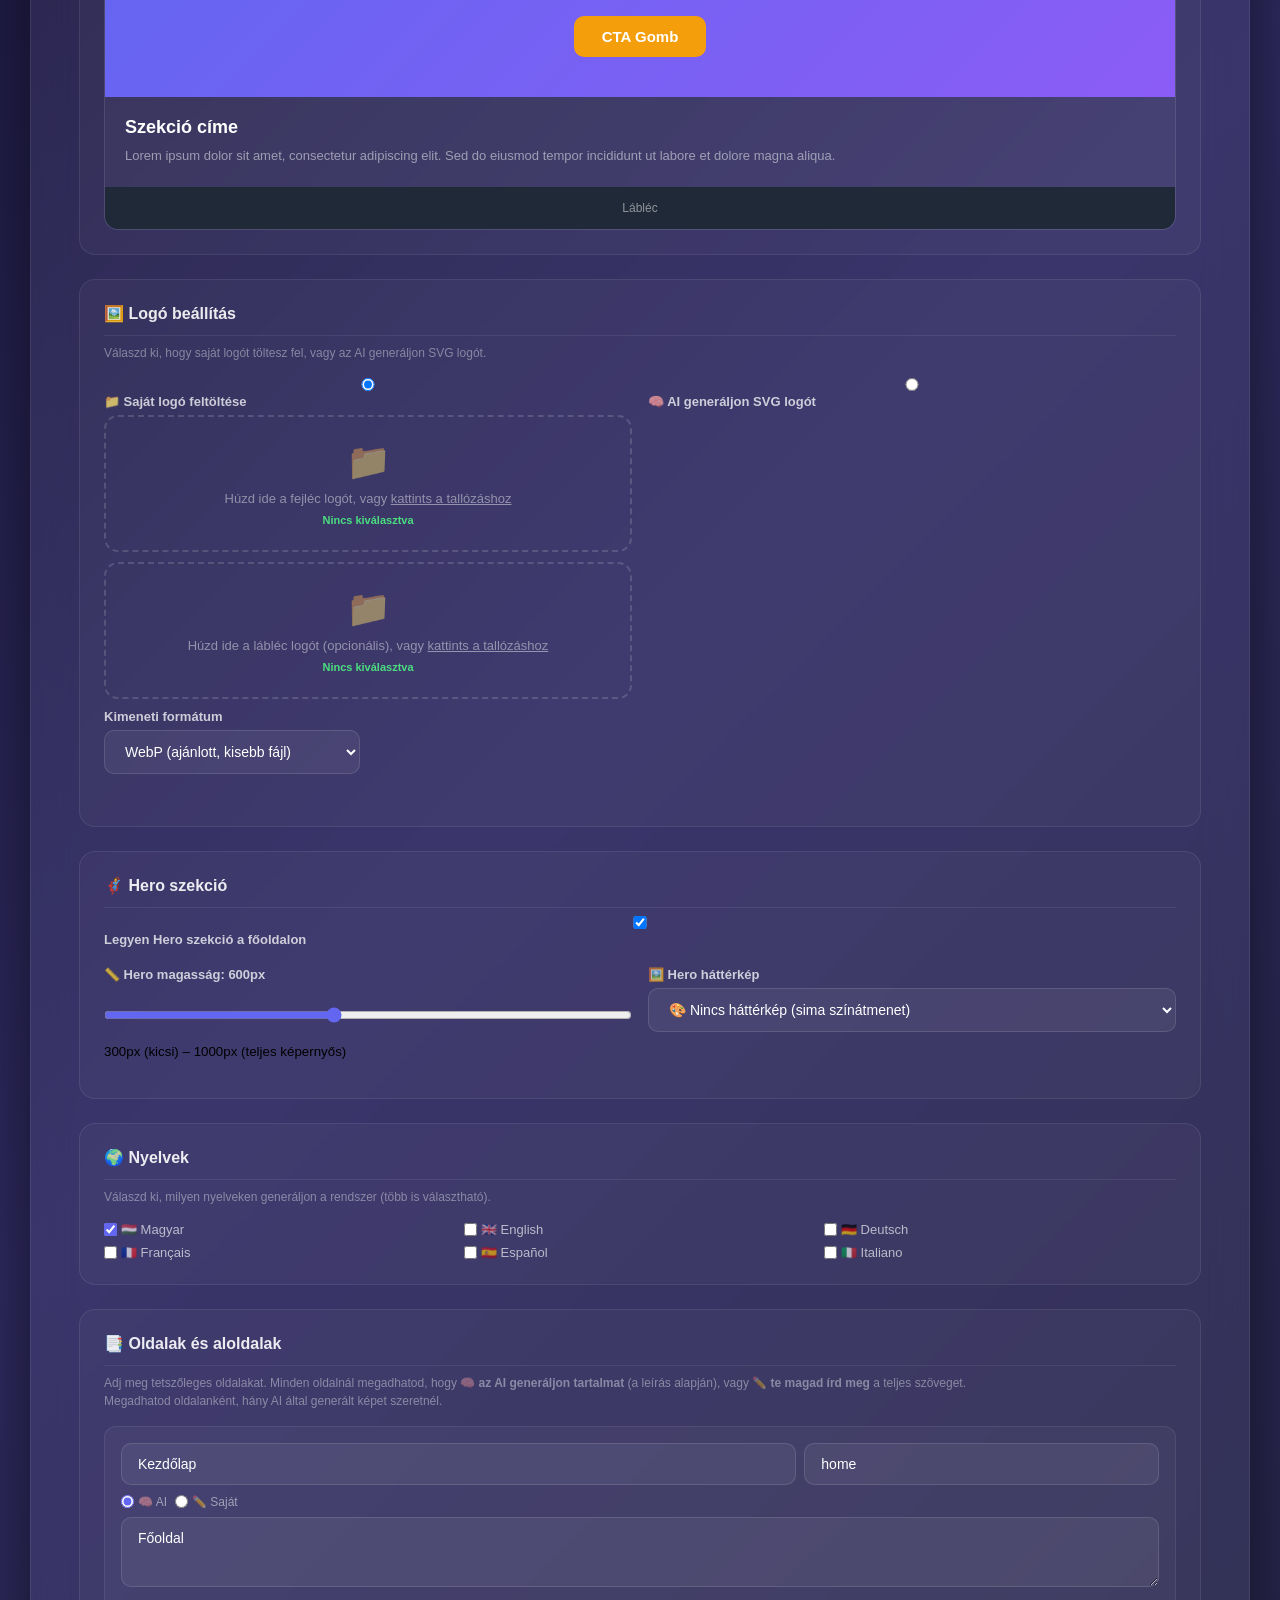
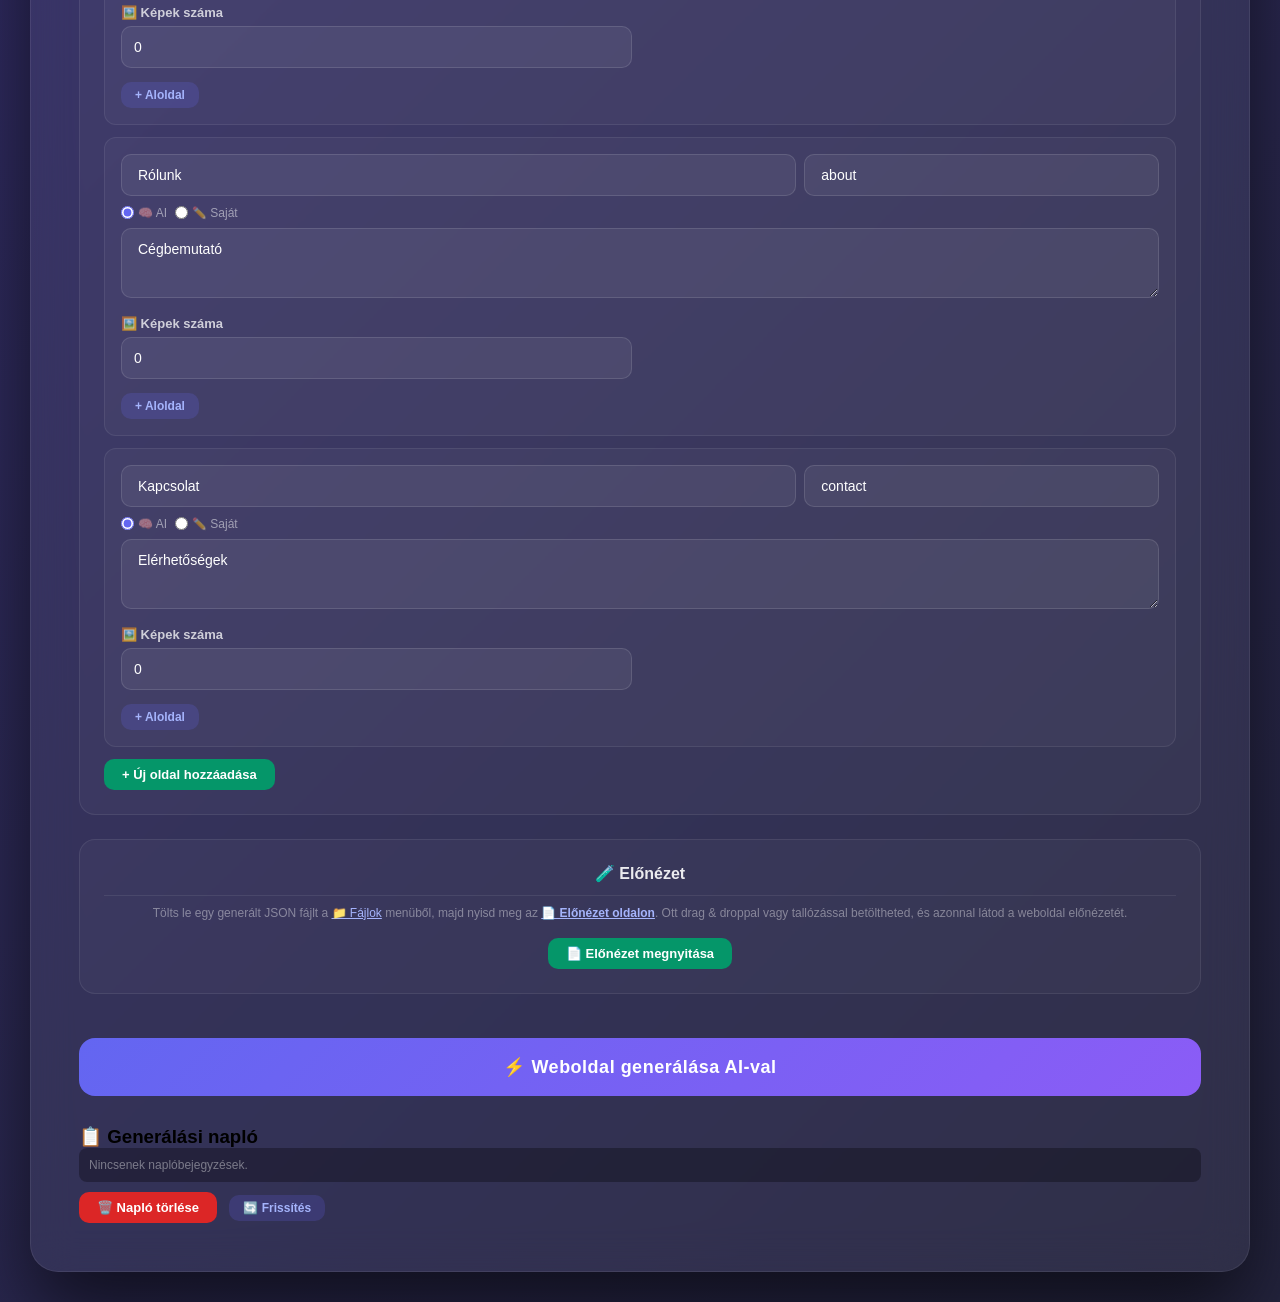
==== commit 4bd9f00c: "🔖 Release v1.0.11 Modified: .version, nginx.conf, web/index.html, web/script.js" ====
--- a/web/index.html
+++ b/web/index.html
@@ -298,6 +298,6 @@
     <button type="button" id="refreshLogsBtn" class="btn btn-sm">🔄 Frissítés</button>
   </div>
 </div>
-<script src="script.js?v=1.0.8"></script>
+<script src="script.js?v=1.0.10"></script>
 </body>
 </html>
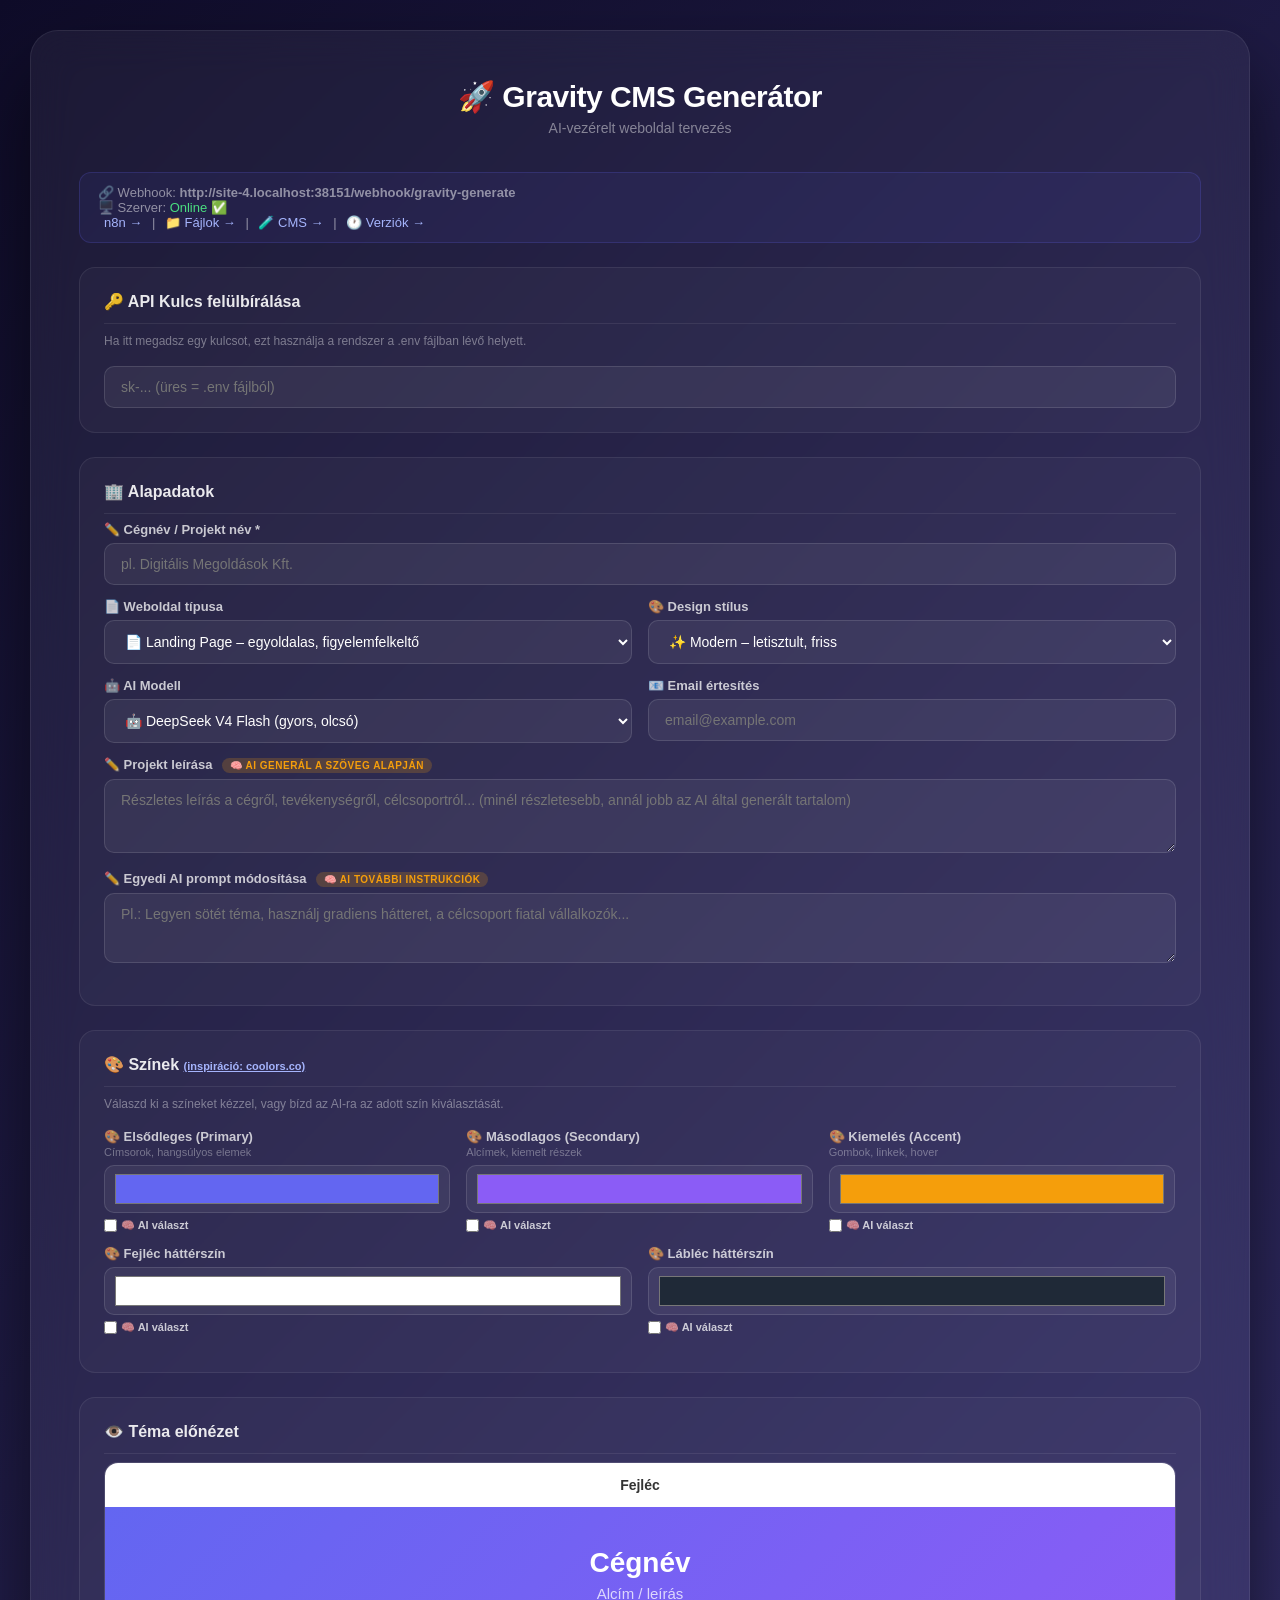
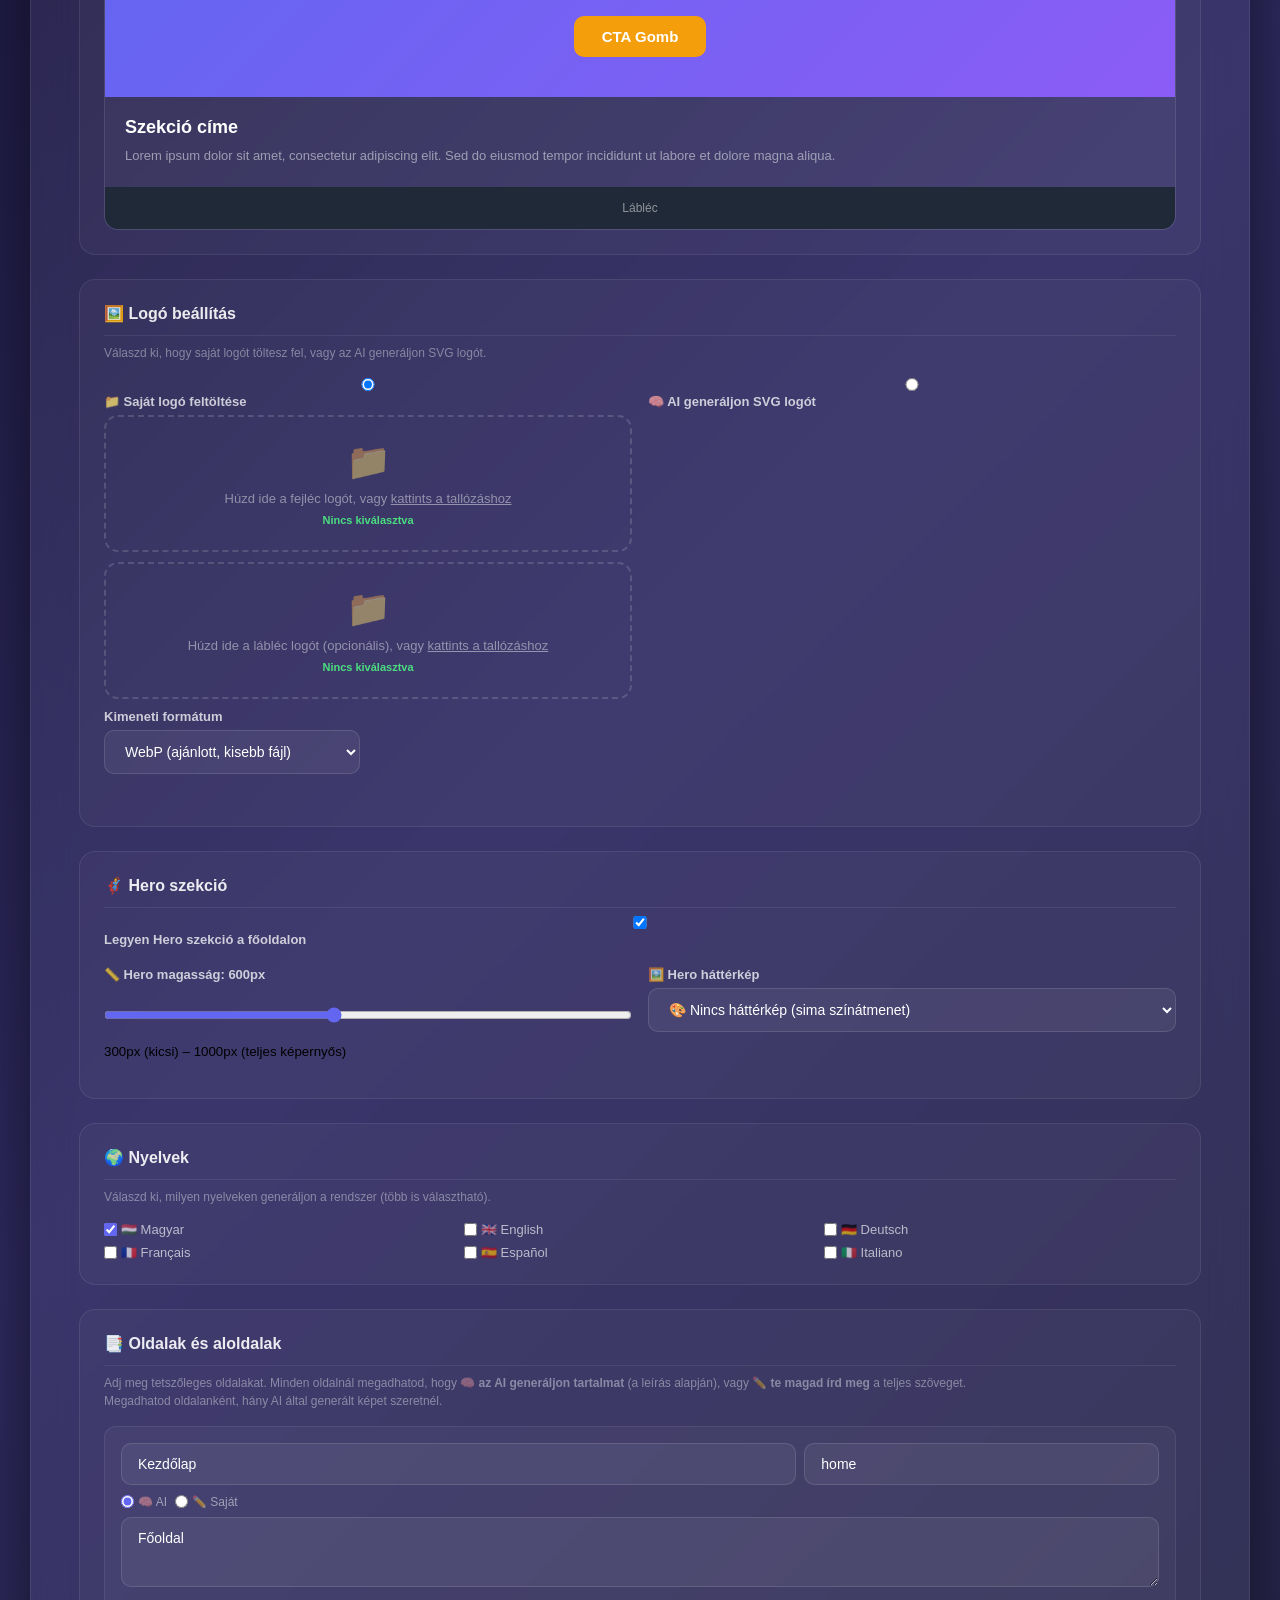
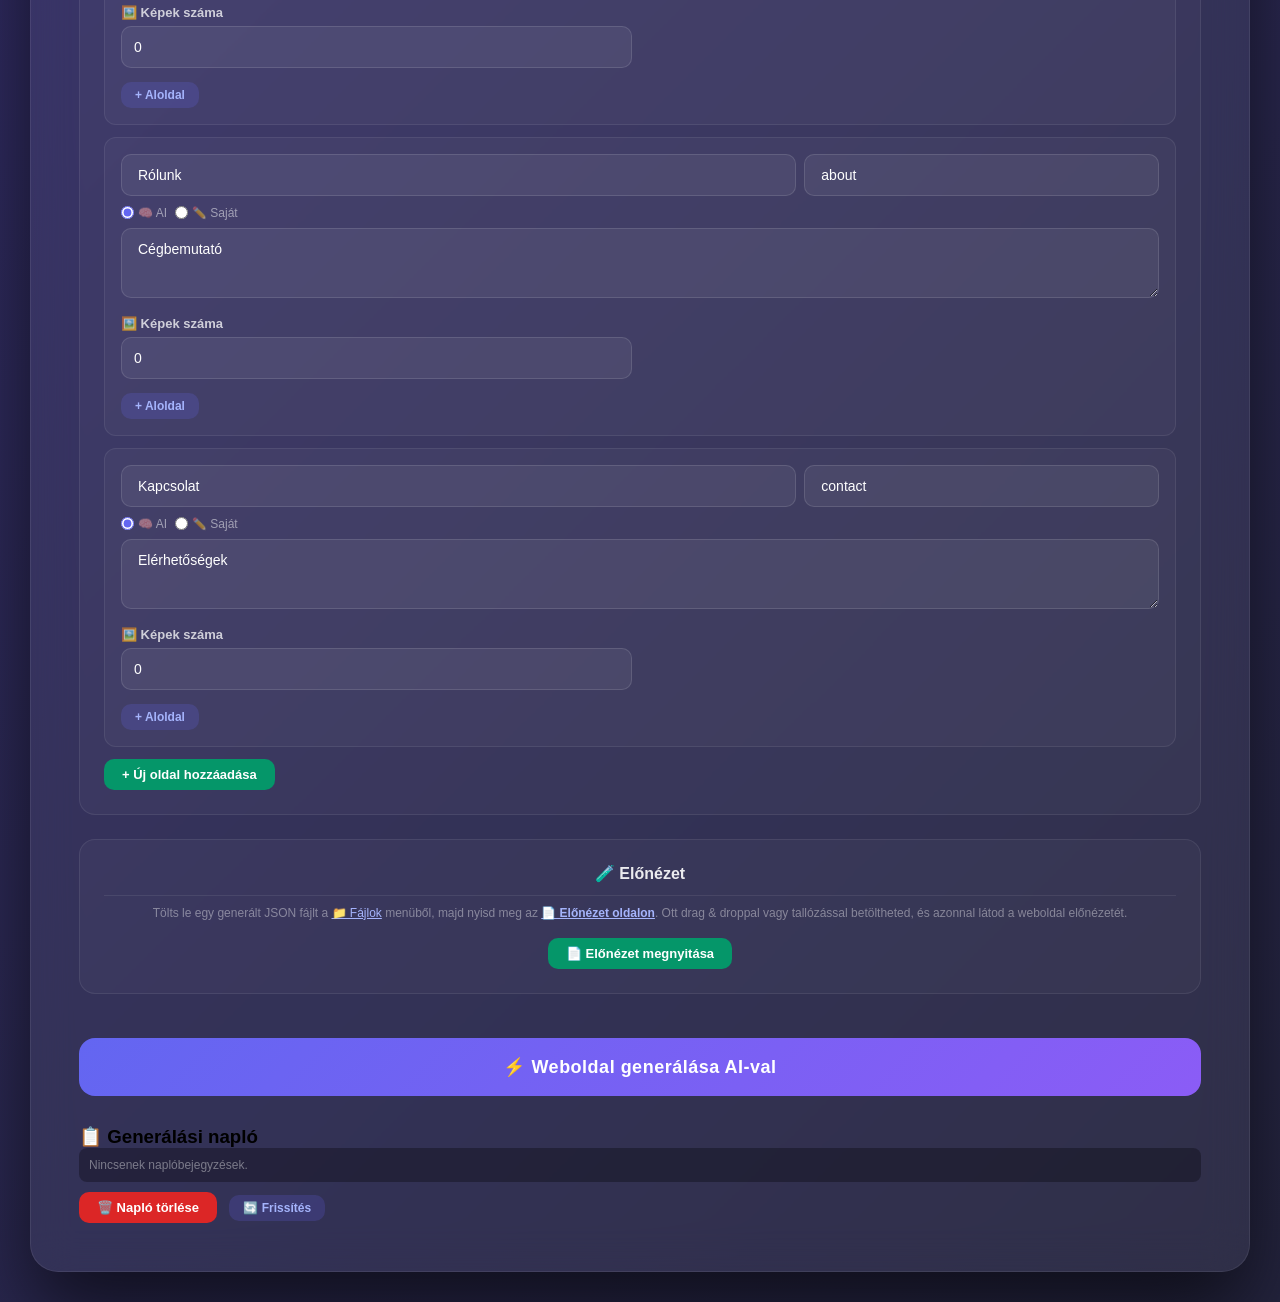
==== commit 2d44160f: "Cache-buster v1.0.16" ====
--- a/web/index.html
+++ b/web/index.html
@@ -298,6 +298,6 @@
     <button type="button" id="refreshLogsBtn" class="btn btn-sm">🔄 Frissítés</button>
   </div>
 </div>
-<script src="script.js?v=1.0.10"></script>
+<script src="script.js?v=1.0.16"></script>
 </body>
 </html>
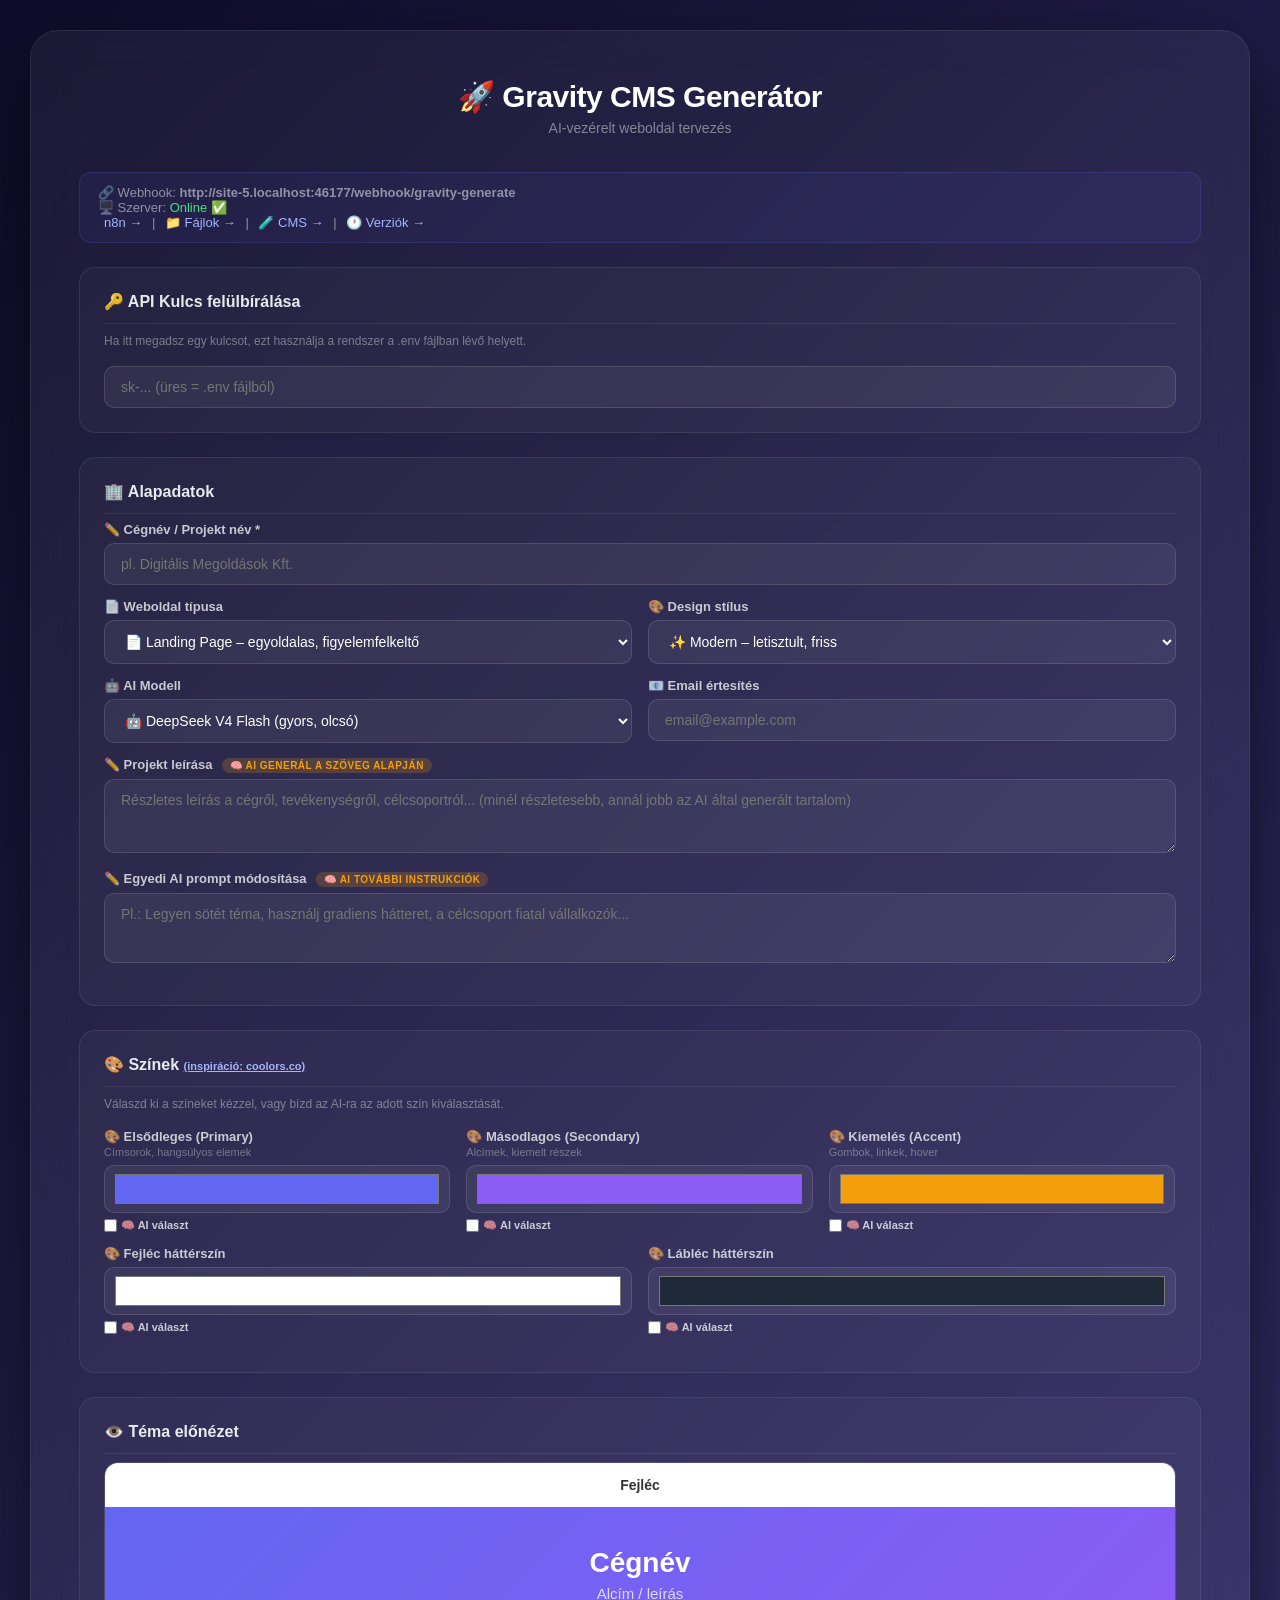
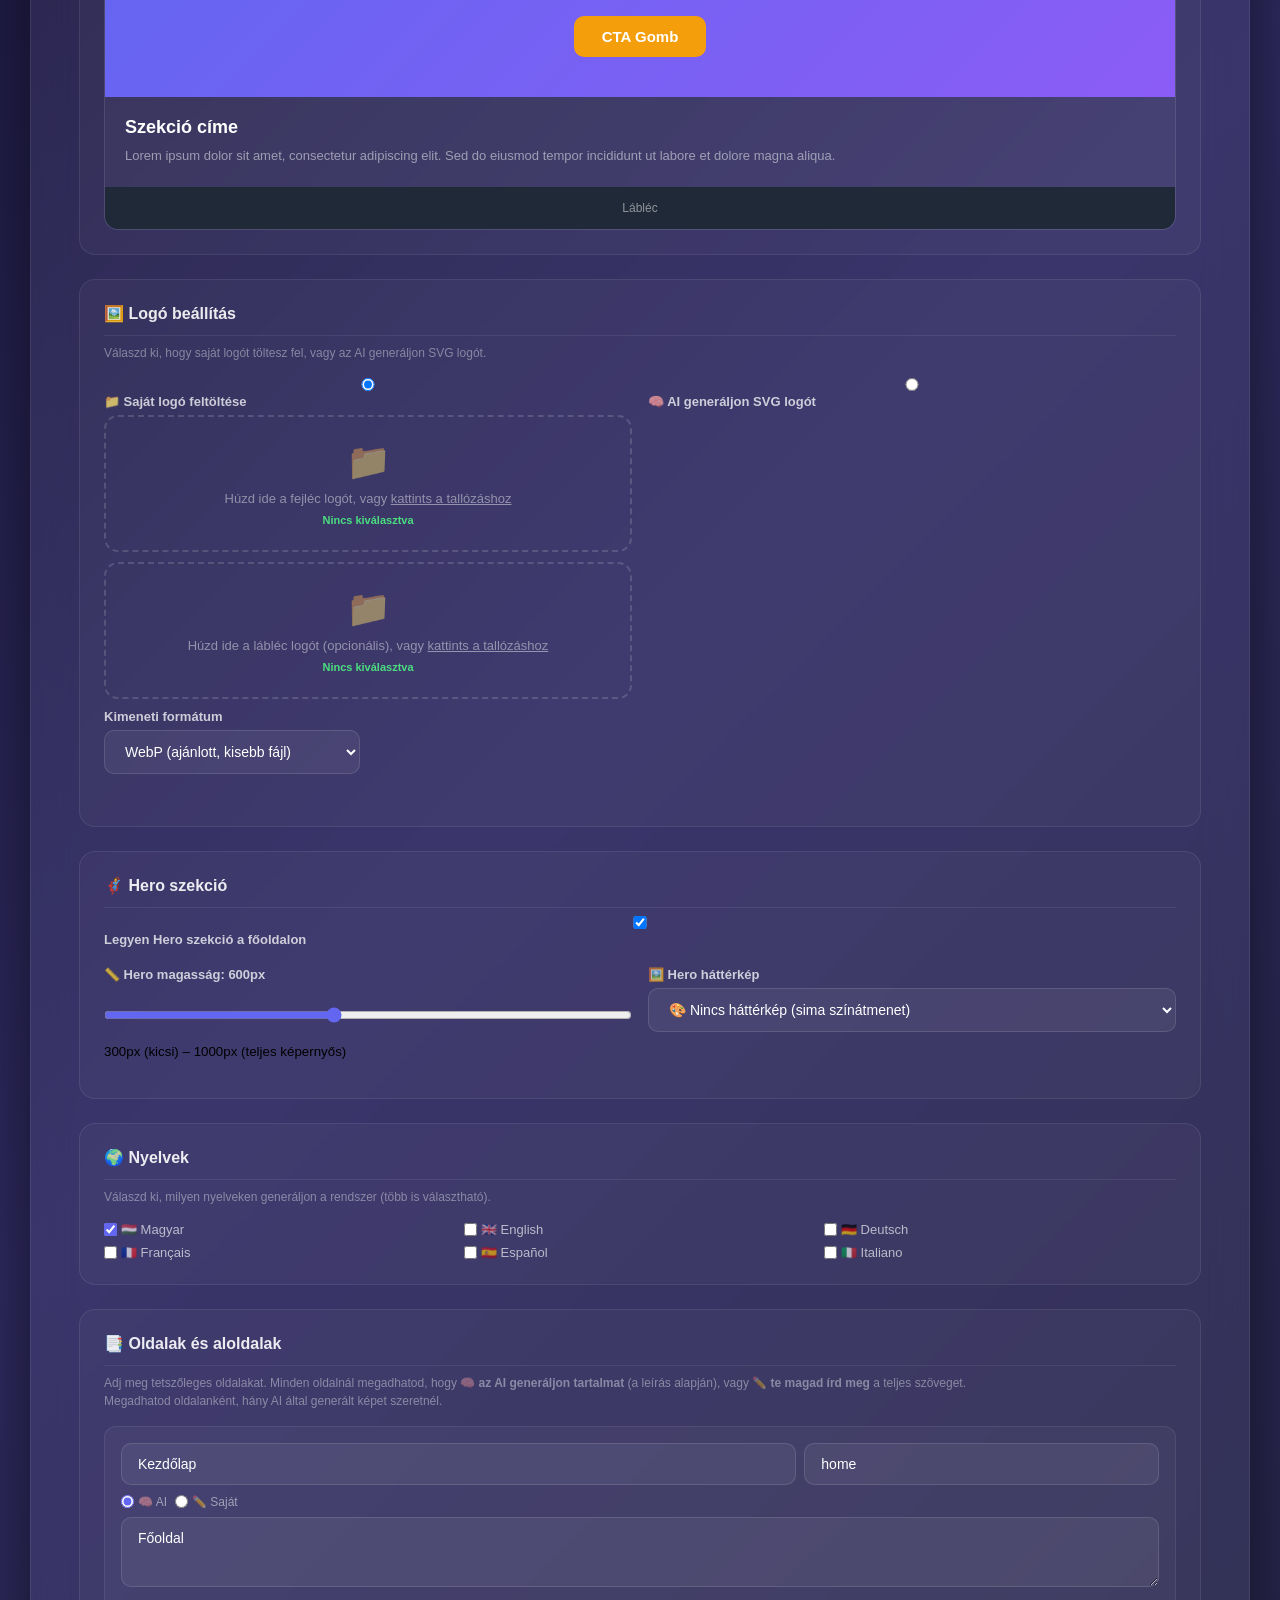
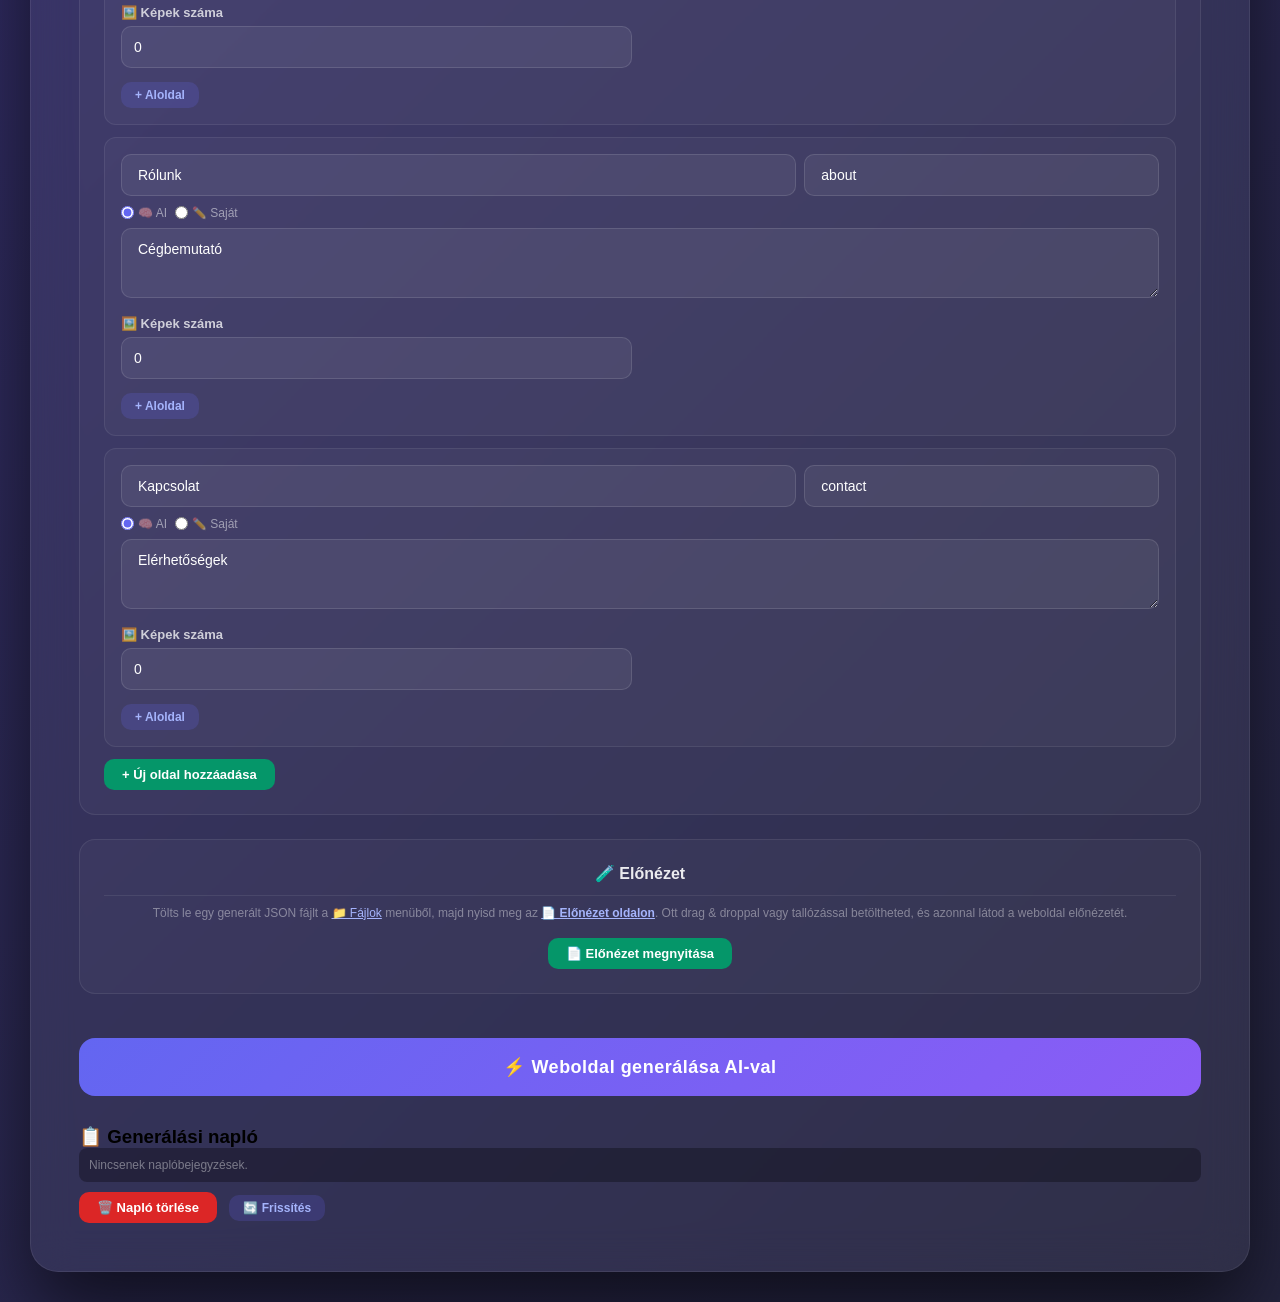
==== commit 997b6527: "Fix CMS link to 8085" ====
--- a/web/index.html
+++ b/web/index.html
@@ -17,7 +17,7 @@
     <br>
     <a href="http://192.168.4.148:5678" target="_blank">n8n →</a> |
     <a href="/output/" target="_blank">📁 Fájlok →</a> |
-    <a href="/gravity/" target="_blank">🧪 CMS →</a> |
+    <a href="http://192.168.4.148:8085" target="_blank">🧪 CMS →</a> |
     <a href="/output/versions/" target="_blank">🕐 Verziók →</a>
   </div>
 
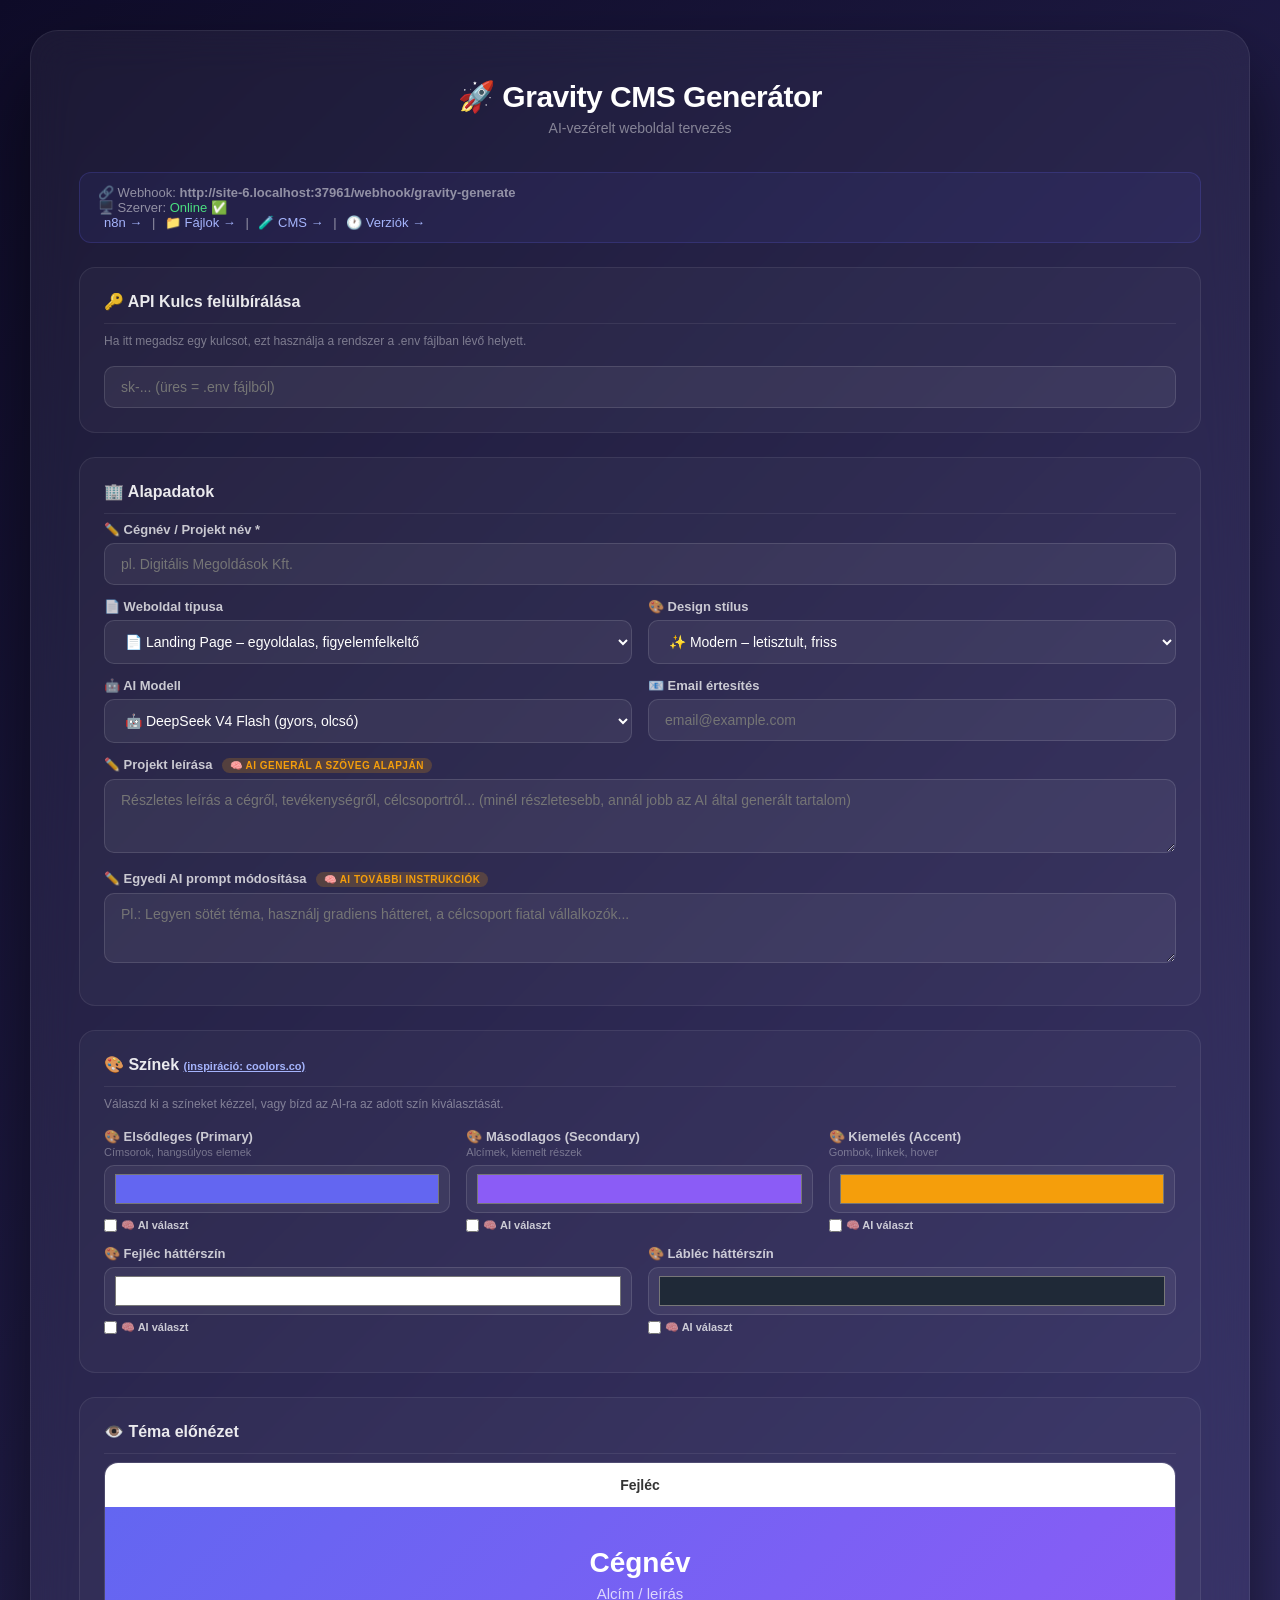
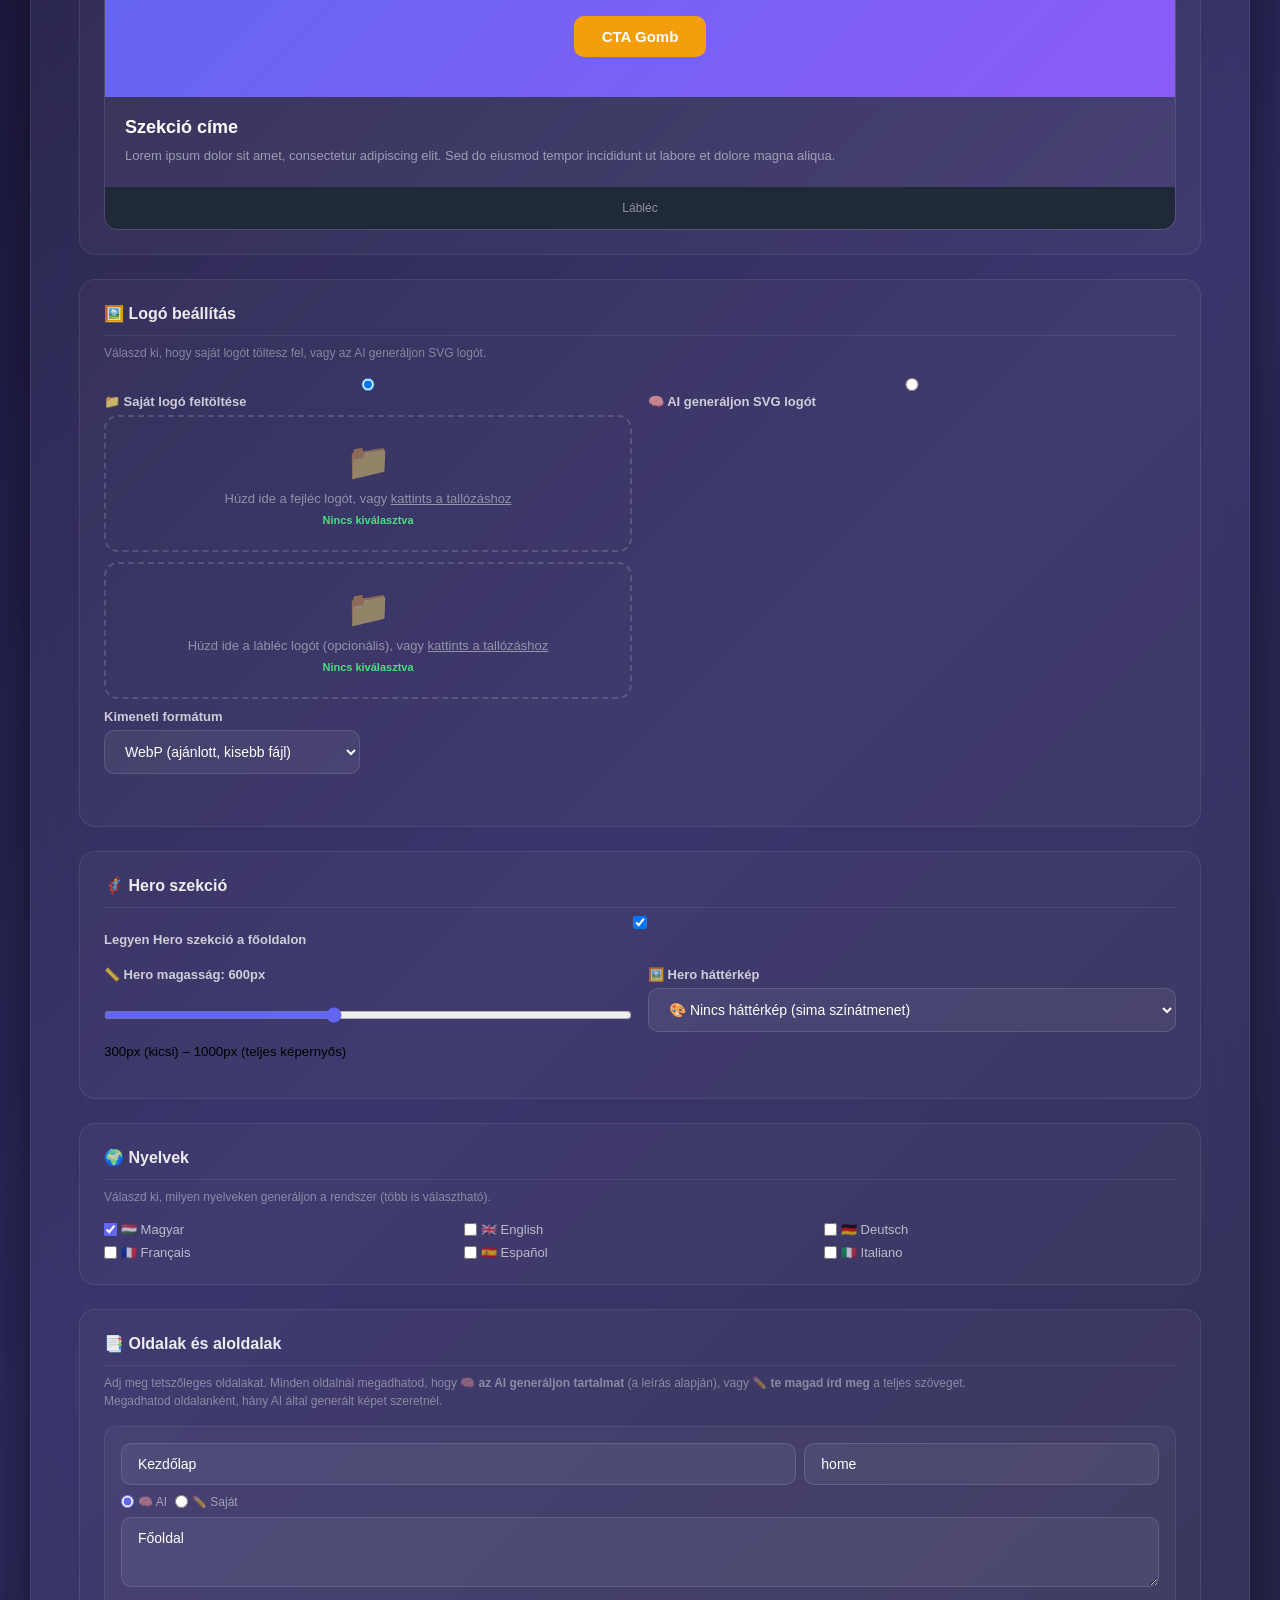
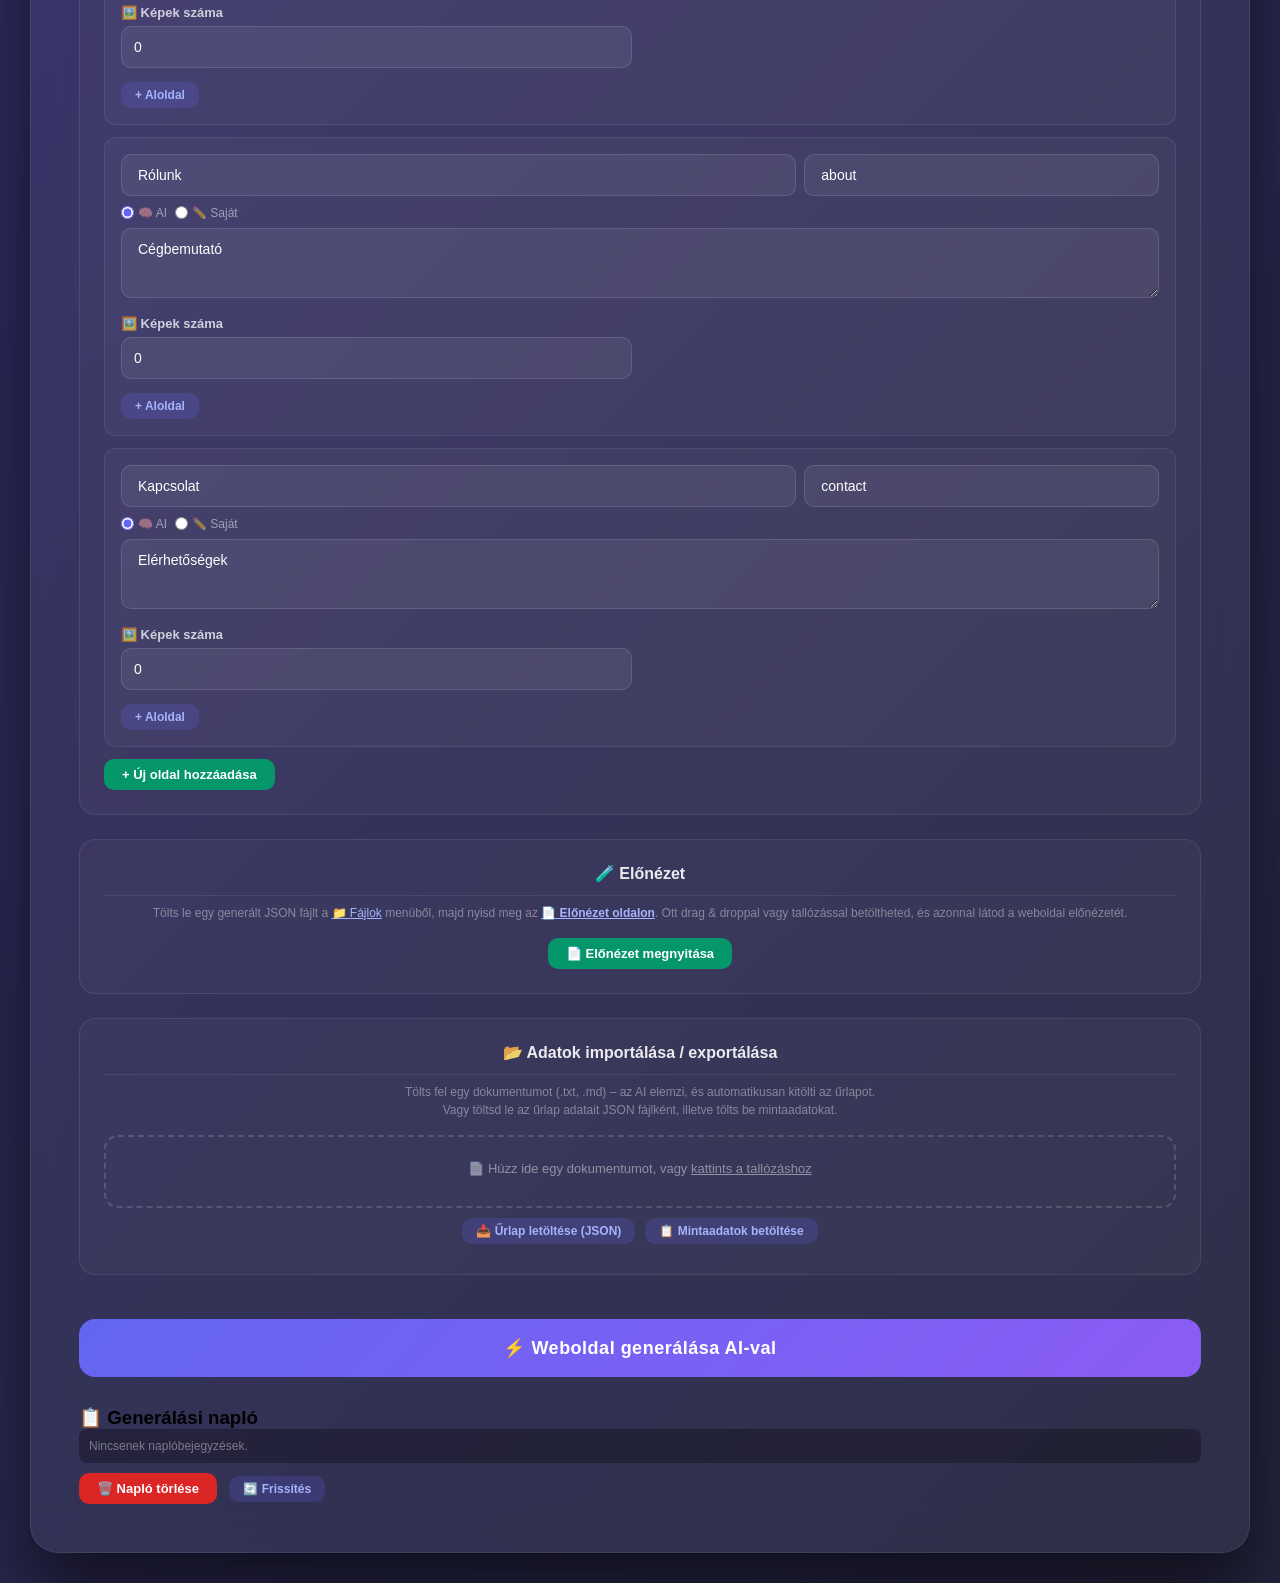
==== commit faab8709: "🔖 Release v1.2.0 Modified: .version, nginx.conf, web/index.html, web/script.js" ====
--- a/web/index.html
+++ b/web/index.html
@@ -273,6 +273,25 @@
       <a href="preview.html" class="btn btn-add" style="text-decoration:none;display:inline-block;">📄 Előnézet megnyitása</a>
     </div>
 
+    <!-- ====== IMPORT / EXPORT ====== -->
+    <div class="section-box" style="text-align:center;">
+      <h3>📂 Adatok importálása / exportálása</h3>
+      <p class="section-desc">
+        Tölts fel egy dokumentumot (.txt, .md) – az AI elemzi, és automatikusan kitölti az űrlapot.<br>
+        Vagy töltsd le az űrlap adatait JSON fájlként, illetve tölts be mintaadatokat.
+      </p>
+      <div class="drag-drop-zone" id="docDropZone" style="margin-bottom:10px;">
+        <span>📄 Húzz ide egy dokumentumot, vagy <u>kattints a tallózáshoz</u></span>
+        <input type="file" id="docFileInput" accept=".txt,.md,.json">
+        <span class="file-name" id="docFileName" style="display:block;margin-top:6px;color:#4ade80;font-size:12px;"></span>
+      </div>
+      <div style="display:flex;gap:10px;justify-content:center;flex-wrap:wrap;">
+        <button type="button" class="btn btn-sm" id="exportJsonBtn">📥 Űrlap letöltése (JSON)</button>
+        <button type="button" class="btn btn-sm" id="loadSampleBtn">📋 Mintaadatok betöltése</button>
+      </div>
+      <span id="docStatus" style="color:rgba(255,255,255,0.5);font-size:12px;display:block;margin-top:6px;"></span>
+    </div>
+
     <!-- ====== PROGRESS + LOG ====== -->
     <div class="progress-container" id="progressContainer">
       <div class="progress-bar"><div class="progress-fill" id="progressFill"></div></div>
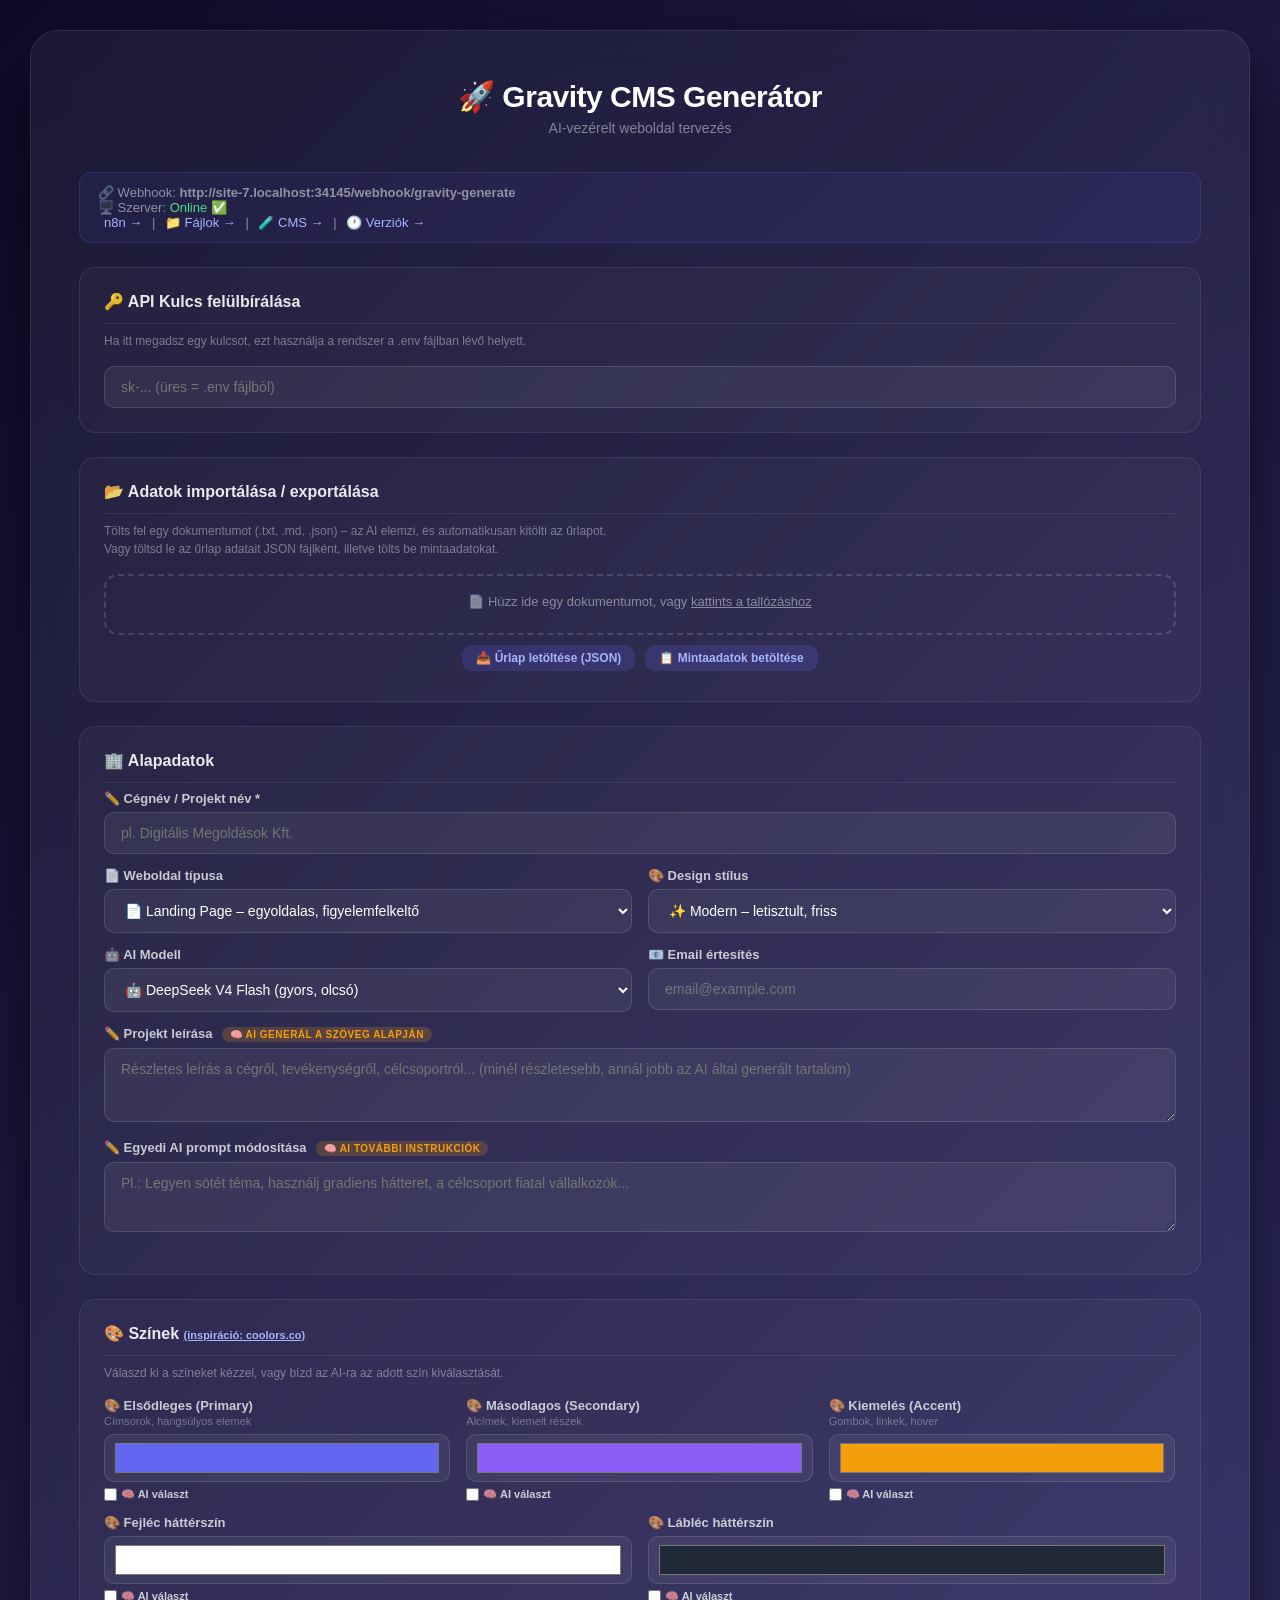
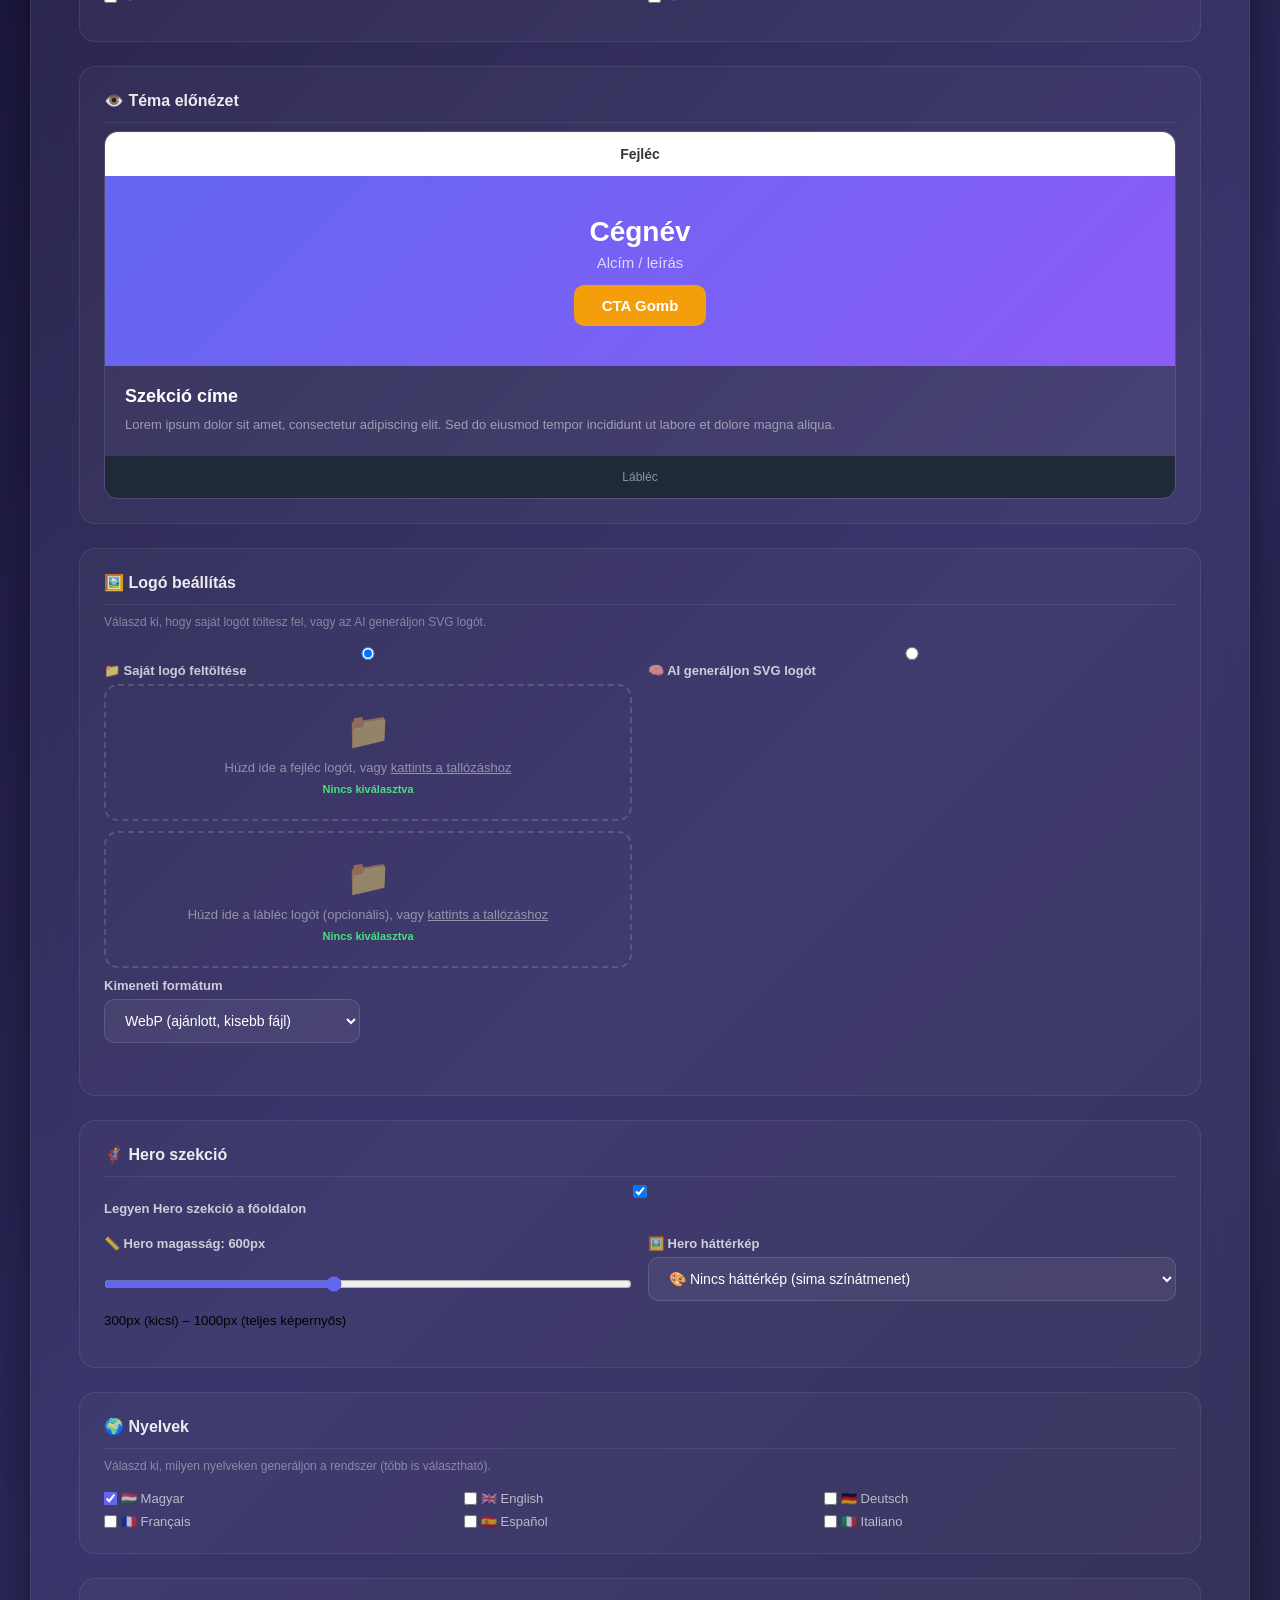
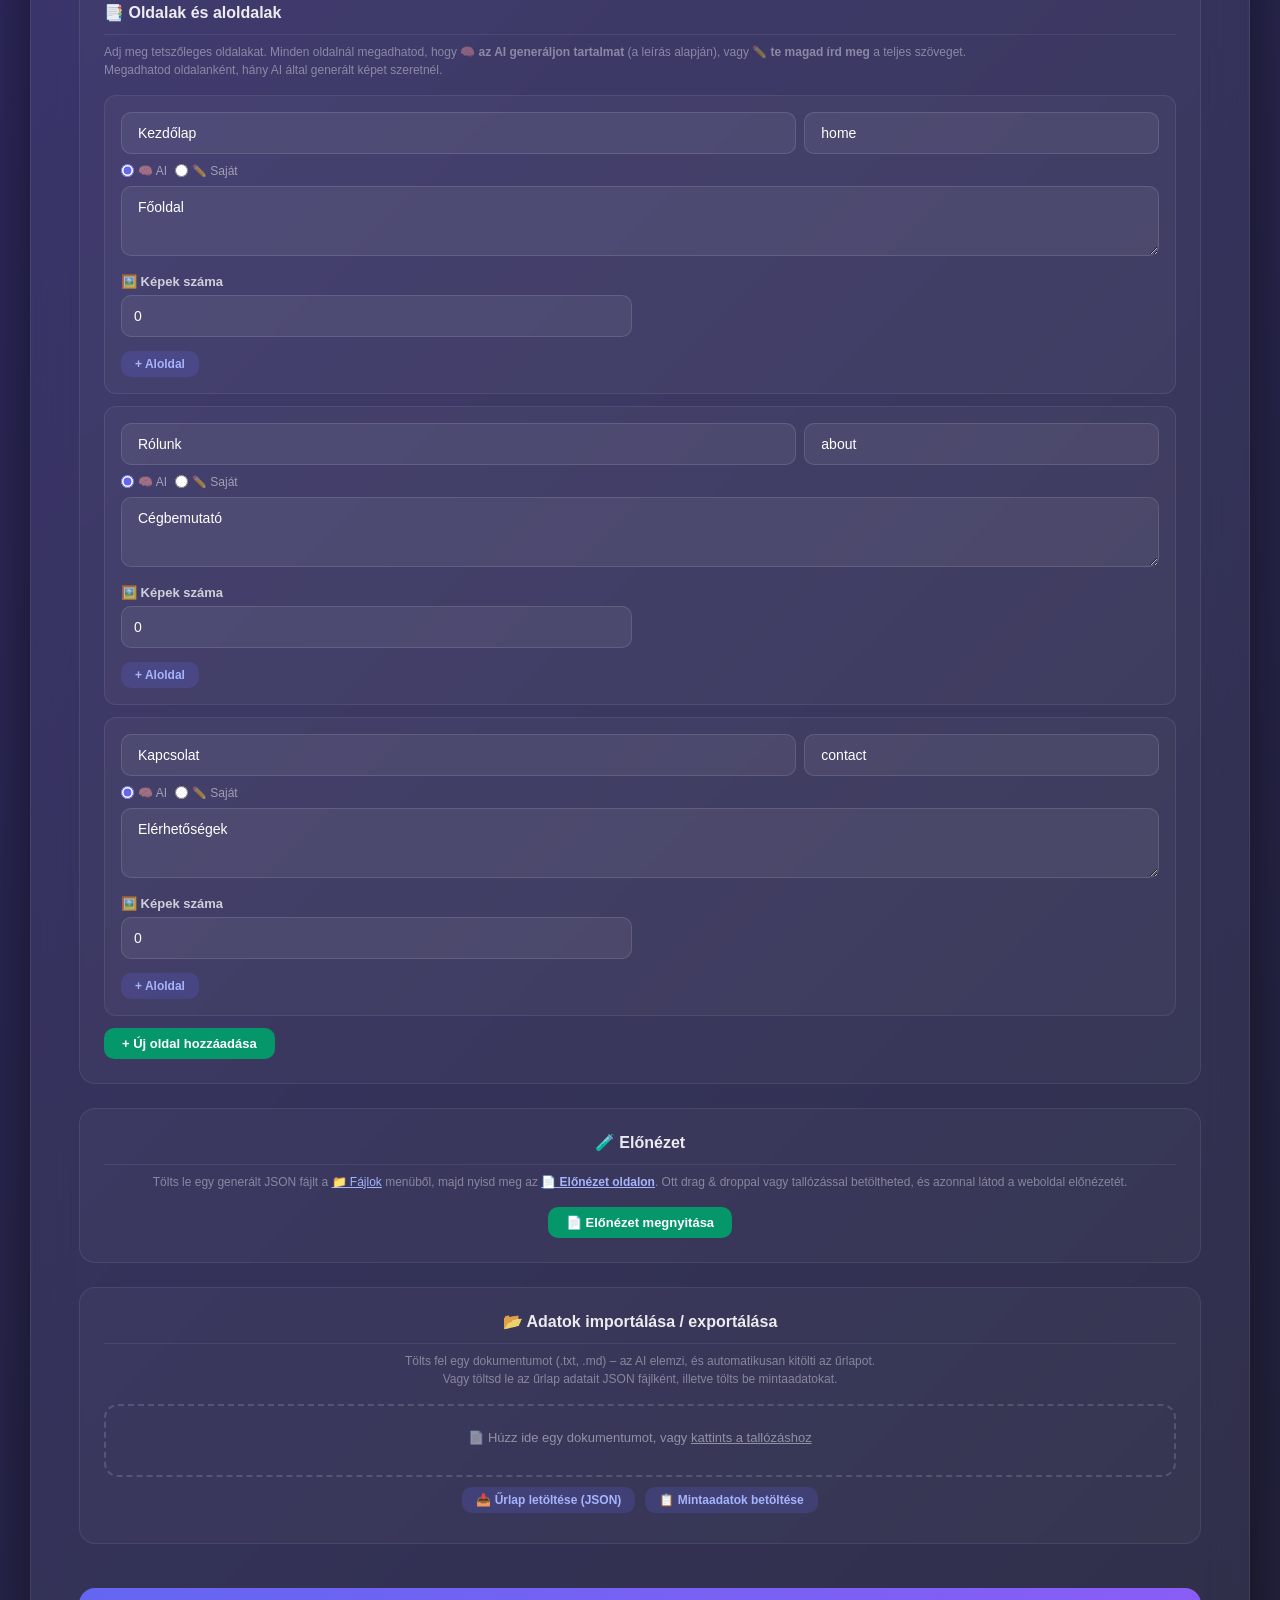
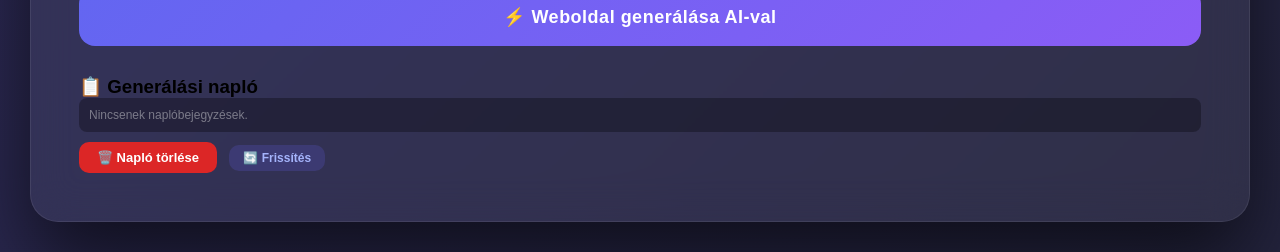
==== commit 3401e0db: "🔖 Release v1.3.0 Modified: .version, web/index.html, workflows/example-gravity-cms-deepseek.json" ====
--- a/web/index.html
+++ b/web/index.html
@@ -28,6 +28,25 @@
       <h3>🔑 API Kulcs felülbírálása</h3>
       <p class="section-desc">Ha itt megadsz egy kulcsot, ezt használja a rendszer a .env fájlban lévő helyett.</p>
       <input type="password" id="apiKeyOverride" placeholder="sk-... (üres = .env fájlból)">
+    </div>
+
+    <!-- ====== IMPORT / EXPORT ====== -->
+    <div class="section-box">
+      <h3>📂 Adatok importálása / exportálása</h3>
+      <p class="section-desc">
+        Tölts fel egy dokumentumot (.txt, .md, .json) – az AI elemzi, és automatikusan kitölti az űrlapot.<br>
+        Vagy töltsd le az űrlap adatait JSON fájlként, illetve tölts be mintaadatokat.
+      </p>
+      <div class="drag-drop-zone" id="docDropZone" style="margin-bottom:10px;padding:18px;">
+        <span>📄 Húzz ide egy dokumentumot, vagy <u>kattints a tallózáshoz</u></span>
+        <input type="file" id="docFileInput" accept=".txt,.md,.json">
+        <span class="file-name" id="docFileName" style="display:block;margin-top:6px;color:#4ade80;font-size:12px;"></span>
+      </div>
+      <div style="display:flex;gap:10px;justify-content:center;flex-wrap:wrap;">
+        <button type="button" class="btn btn-sm" id="exportJsonBtn">📥 Űrlap letöltése (JSON)</button>
+        <button type="button" class="btn btn-sm" id="loadSampleBtn">📋 Mintaadatok betöltése</button>
+      </div>
+      <span id="docStatus" style="color:rgba(255,255,255,0.5);font-size:12px;display:block;margin-top:6px;"></span>
     </div>
 
     <!-- ====== ALAPADATOK ====== -->
